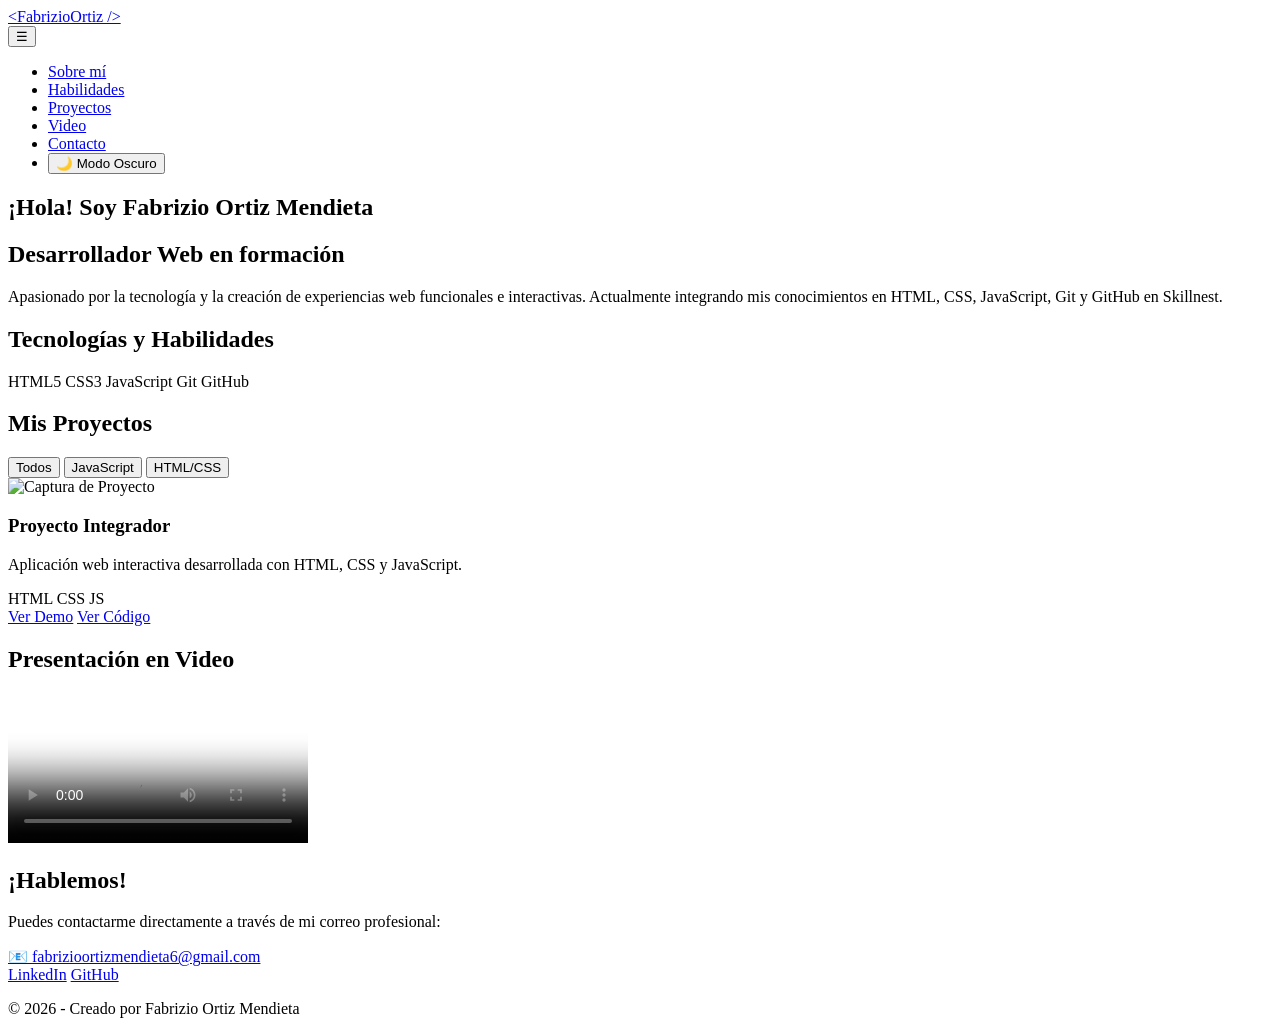
==== index.html @ 119531ce "s" ====
<!DOCTYPE html>
<html lang="es">
<head>
  <meta charset="UTF-8">
  <meta name="viewport" content="width=device-width, initial-scale=1.0">
  <title>Portafolio - Fabrizio Ortiz Mendieta</title>
  
  <!-- Hojas de estilo CSS -->
  <link rel="stylesheet" href="css/style.css">
  <link rel="stylesheet" href="css/componentes.css">
  <link rel="stylesheet" href="css/responsivo.css">
</head>
<body>

  <!-- Encabezado / Barra de Navegación -->
  <header>
    <nav class="navbar">
      <div class="logo">
        <a href="#">&lt;FabrizioOrtiz /&gt;</a>
      </div>
      <button class="nav-toggle" id="nav-toggle" aria-label="Abrir menú">
        &#9776;
      </button>
      <ul class="nav-menu" id="nav-menu">
        <li><a href="#sobre-mi">Sobre mí</a></li>
        <li><a href="#habilidades">Habilidades</a></li>
        <li><a href="#proyectos">Proyectos</a></li>
        <li><a href="#video-sec">Video</a></li>
        <li><a href="#contacto">Contacto</a></li>
        <li><button id="theme-toggle">🌙 Modo Oscuro</button></li>
      </ul>
    </nav>
  </header>

  <main>
    <!-- Presentación Personal -->
    <section id="sobre-mi" class="section">
      <div class="container">
        <h1>¡Hola! Soy <span class="highlight">Fabrizio Ortiz Mendieta</span></h1>
        <h2>Desarrollador Web en formación</h2>
        <p>
          Apasionado por la tecnología y la creación de experiencias web funcionales e interactivas. 
          Actualmente integrando mis conocimientos en HTML, CSS, JavaScript, Git y GitHub en Skillnest.
        </p>
      </div>
    </section>

    <!-- Tecnologías y Habilidades -->
    <section id="habilidades" class="section">
      <div class="container">
        <h2>Tecnologías y Habilidades</h2>
        <div class="skills-grid">
          <span class="skill-badge">HTML5</span>
          <span class="skill-badge">CSS3</span>
          <span class="skill-badge">JavaScript</span>
          <span class="skill-badge">Git</span>
          <span class="skill-badge">GitHub</span>
        </div>
      </div>
    </section>

    <!-- Proyectos -->
    <section id="proyectos" class="section">
      <div class="container">
        <h2>Mis Proyectos</h2>
        <div class="filter-buttons">
          <button class="filter-btn active" data-filter="all">Todos</button>
          <button class="filter-btn" data-filter="javascript">JavaScript</button>
          <button class="filter-btn" data-filter="html-css">HTML/CSS</button>
        </div>
        <div class="projects-grid">
          <article class="project-card" data-category="javascript">
            <img src="assets/img/proyecto1.jpg" alt="Captura de Proyecto">
            <h3>Proyecto Integrador</h3>
            <p>Aplicación web interactiva desarrollada con HTML, CSS y JavaScript.</p>
            <div class="tags">
              <span>HTML</span> <span>CSS</span> <span>JS</span>
            </div>
            <div class="card-links">
              <a href="https://fabrizio226.github.io/portafolio/" target="_blank">Ver Demo</a>
              <a href="https://github.com/Fabrizio226/portafolio" target="_blank">Ver Código</a>
            </div>
          </article>
        </div>
      </div>
    </section>

    <!-- Sección de Video -->
    <section id="video-sec" class="section">
      <div class="container">
        <h2>Presentación en Video</h2>
        <div class="video-container">
          <video controls poster="assets/img/video-poster.jpg">
            <source src="assets/video/presentacion.mp4" type="video/mp4">
            Tu navegador no soporta la reproducción de video.
          </video>
        </div>
      </div>
    </section>
  </main>

  <!-- Pie de página y Contacto -->
  <footer id="contacto">
    <div class="container">
      <h2>¡Hablemos!</h2>
      <p>Puedes contactarme directamente a través de mi correo profesional:</p>
      <a href="mailto:fabrizioortizmendieta6@gmail.com" class="contact-link">📧 fabrizioortizmendieta6@gmail.com</a>
      <div class="social-links">
        <a href="https://linkedin.com/in/tu-perfil" target="_blank" rel="noopener">LinkedIn</a>
        <a href="https://github.com/Fabrizio226" target="_blank" rel="noopener">GitHub</a>
      </div>
      <p class="copyright">&copy; 2026 - Creado por Fabrizio Ortiz Mendieta</p>
    </div>
  </footer>

  <!-- Scripts de JavaScript -->
  <script src="js/tema.js"></script>
  <script src="js/main.js"></script>
</body>
</html>
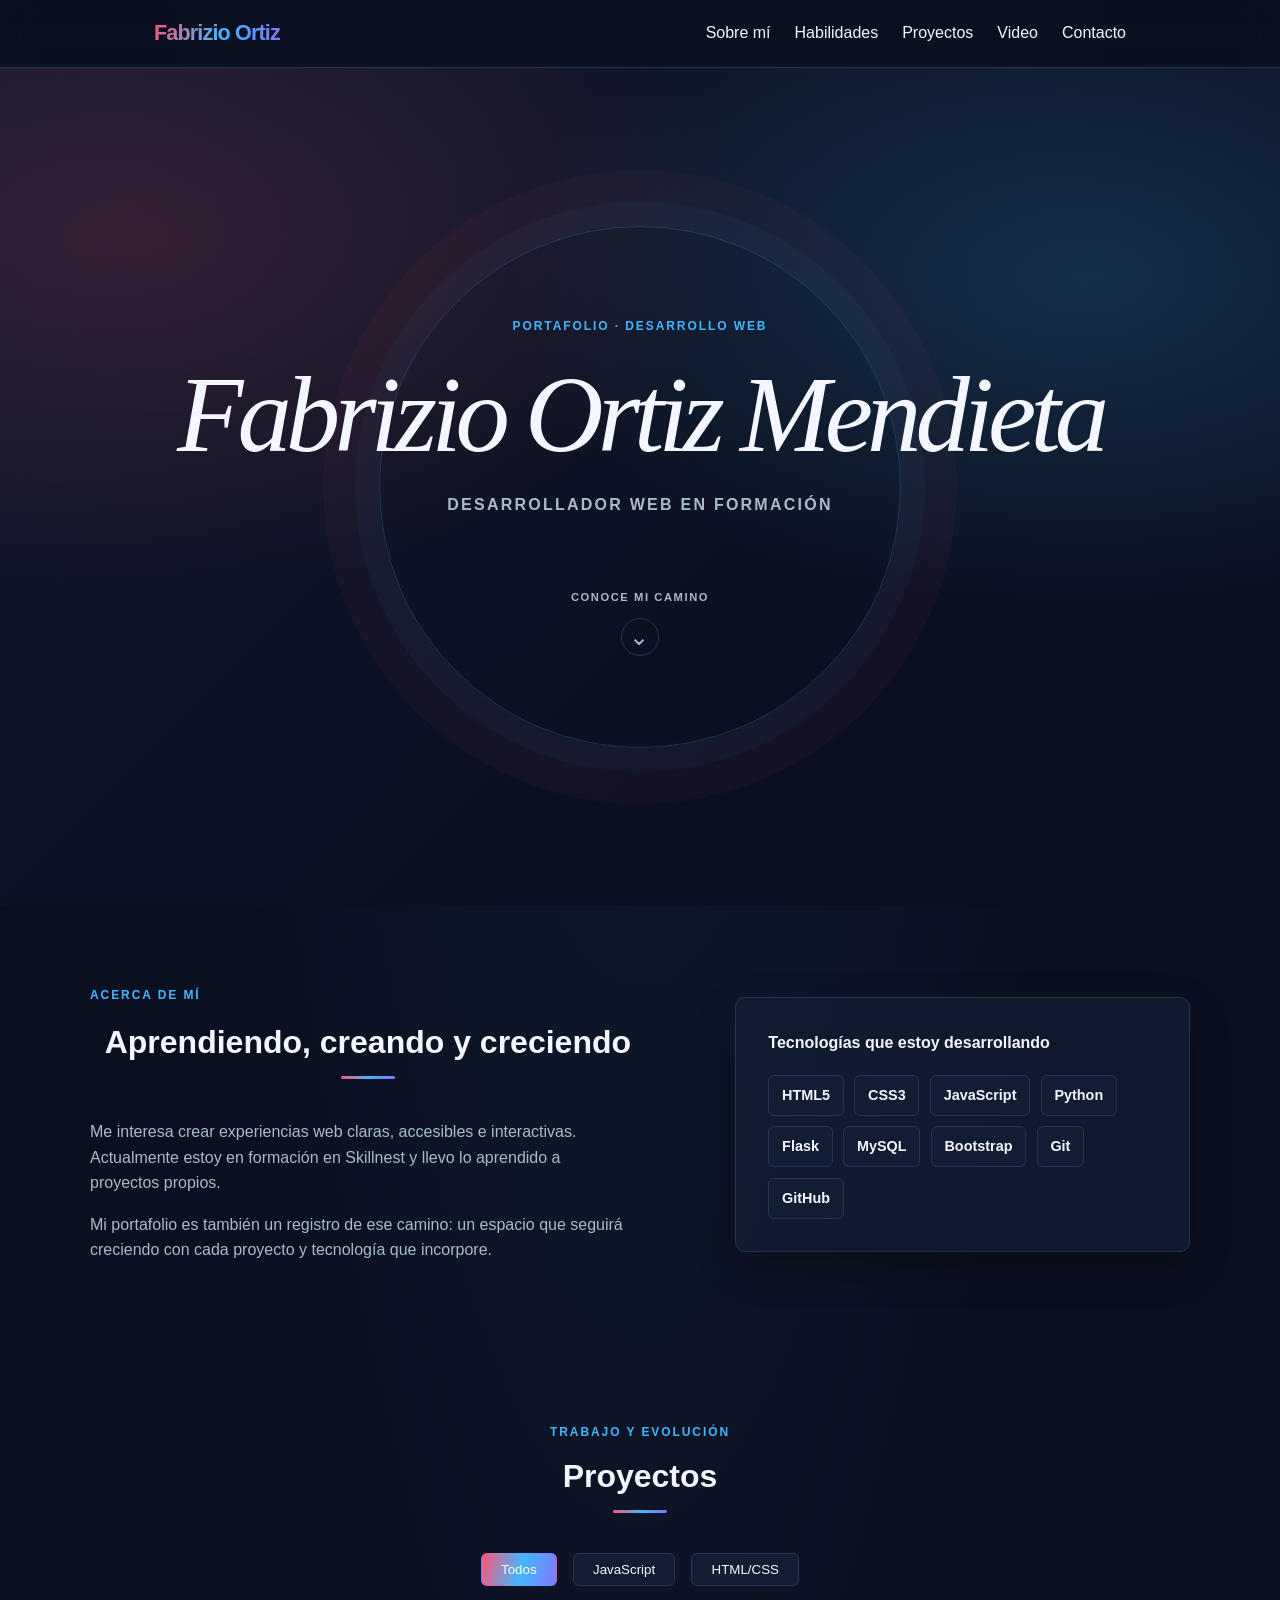
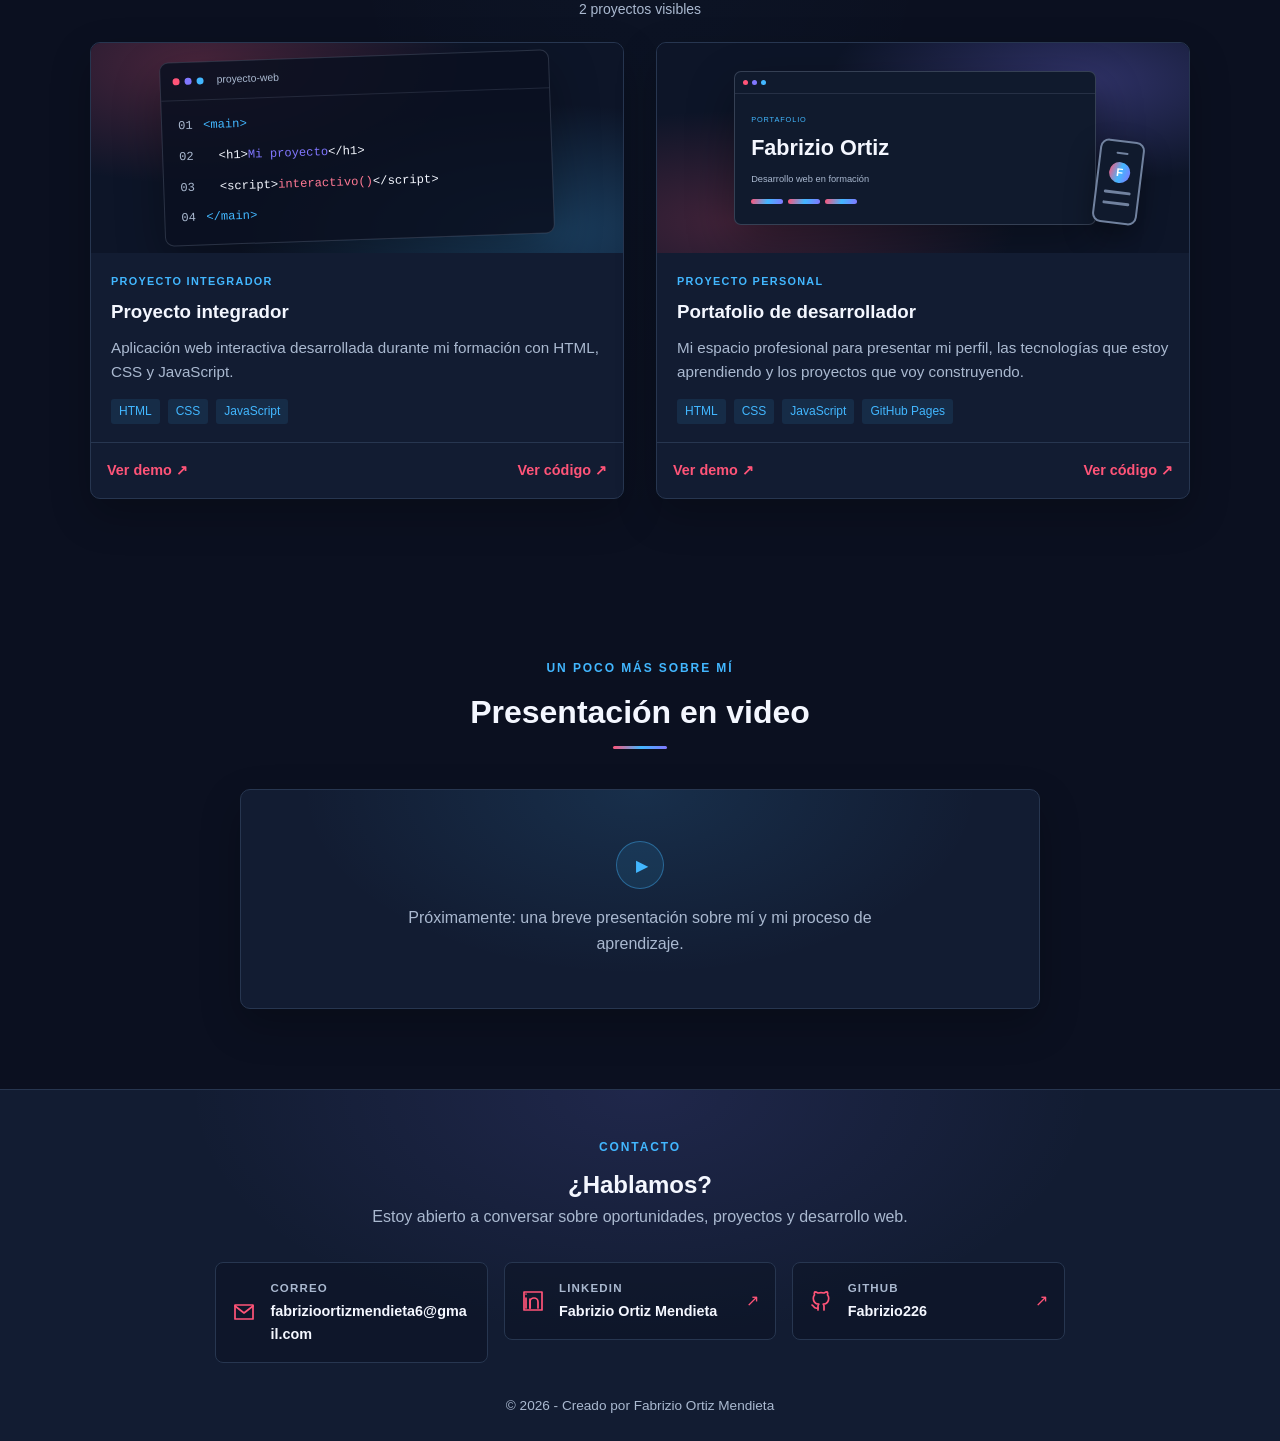
==== commit 44ccebf0: "version2" ====
--- a/index.html
+++ b/index.html
@@ -4,21 +4,24 @@
   <meta charset="UTF-8">
   <meta name="viewport" content="width=device-width, initial-scale=1.0">
   <title>Portafolio - Fabrizio Ortiz Mendieta</title>
+  <meta name="description" content="Portafolio de Fabrizio Ortiz Mendieta, desarrollador web en formación. Conoce sus habilidades y proyectos en HTML, CSS y JavaScript.">
+  <meta name="theme-color" content="#0b1020">
   
   <!-- Hojas de estilo CSS -->
   <link rel="stylesheet" href="css/style.css">
   <link rel="stylesheet" href="css/componentes.css">
   <link rel="stylesheet" href="css/responsivo.css">
 </head>
-<body>
+<body class="dark-theme">
+  <a class="skip-link" href="#contenido">Saltar al contenido</a>
 
   <!-- Encabezado / Barra de Navegación -->
   <header>
-    <nav class="navbar">
+    <nav class="navbar" aria-label="Navegación principal">
       <div class="logo">
-        <a href="#">&lt;FabrizioOrtiz /&gt;</a>
+        <a href="#sobre-mi">Fabrizio Ortiz</a>
       </div>
-      <button class="nav-toggle" id="nav-toggle" aria-label="Abrir menú">
+      <button class="nav-toggle" id="nav-toggle" aria-label="Abrir menú" aria-controls="nav-menu" aria-expanded="false">
         &#9776;
       </button>
       <ul class="nav-menu" id="nav-menu">
@@ -27,58 +30,114 @@
         <li><a href="#proyectos">Proyectos</a></li>
         <li><a href="#video-sec">Video</a></li>
         <li><a href="#contacto">Contacto</a></li>
-        <li><button id="theme-toggle">🌙 Modo Oscuro</button></li>
       </ul>
     </nav>
   </header>
 
-  <main>
+  <main id="contenido">
     <!-- Presentación Personal -->
-    <section id="sobre-mi" class="section">
+    <section id="sobre-mi" class="section" aria-labelledby="presentacion-titulo">
       <div class="container">
-        <h1>¡Hola! Soy <span class="highlight">Fabrizio Ortiz Mendieta</span></h1>
+        <p class="eyebrow">PORTAFOLIO · DESARROLLO WEB</p>
+        <h1 id="presentacion-titulo">Fabrizio Ortiz Mendieta</h1>
         <h2>Desarrollador Web en formación</h2>
-        <p>
-          Apasionado por la tecnología y la creación de experiencias web funcionales e interactivas. 
-          Actualmente integrando mis conocimientos en HTML, CSS, JavaScript, Git y GitHub en Skillnest.
-        </p>
+        <a class="hero-scroll" href="#habilidades" aria-label="Desplazarse a la sección Acerca de mí">
+          <span>Conoce mi camino</span>
+          <span class="hero-scroll-icon" aria-hidden="true">⌄</span>
+        </a>
       </div>
     </section>
 
     <!-- Tecnologías y Habilidades -->
-    <section id="habilidades" class="section">
+    <section id="habilidades" class="section" aria-labelledby="habilidades-titulo">
       <div class="container">
-        <h2>Tecnologías y Habilidades</h2>
-        <div class="skills-grid">
-          <span class="skill-badge">HTML5</span>
-          <span class="skill-badge">CSS3</span>
-          <span class="skill-badge">JavaScript</span>
-          <span class="skill-badge">Git</span>
-          <span class="skill-badge">GitHub</span>
+        <div class="about-grid">
+          <div class="about-copy">
+            <p class="eyebrow">ACERCA DE MÍ</p>
+            <h2 id="habilidades-titulo">Aprendiendo, creando y creciendo</h2>
+            <p>Me interesa crear experiencias web claras, accesibles e interactivas. Actualmente estoy en formación en Skillnest y llevo lo aprendido a proyectos propios.</p>
+            <p>Mi portafolio es también un registro de ese camino: un espacio que seguirá creciendo con cada proyecto y tecnología que incorpore.</p>
+          </div>
+          <div class="about-skills">
+            <h3>Tecnologías que estoy desarrollando</h3>
+            <ul class="skills-grid" aria-label="Tecnologías que estoy desarrollando">
+              <li class="skill-badge">HTML5</li>
+              <li class="skill-badge">CSS3</li>
+              <li class="skill-badge">JavaScript</li>
+              <li class="skill-badge">Python</li>
+              <li class="skill-badge">Flask</li>
+              <li class="skill-badge">MySQL</li>
+              <li class="skill-badge">Bootstrap</li>
+              <li class="skill-badge">Git</li>
+              <li class="skill-badge">GitHub</li>
+            </ul>
+          </div>
         </div>
       </div>
     </section>
 
     <!-- Proyectos -->
-    <section id="proyectos" class="section">
+    <section id="proyectos" class="section" aria-labelledby="proyectos-titulo">
       <div class="container">
-        <h2>Mis Proyectos</h2>
-        <div class="filter-buttons">
-          <button class="filter-btn active" data-filter="all">Todos</button>
-          <button class="filter-btn" data-filter="javascript">JavaScript</button>
-          <button class="filter-btn" data-filter="html-css">HTML/CSS</button>
+        <p class="eyebrow section-eyebrow">TRABAJO Y EVOLUCIÓN</p>
+        <h2 id="proyectos-titulo">Proyectos</h2>
+        <div class="filter-buttons" role="group" aria-label="Filtrar proyectos">
+          <button class="filter-btn active" type="button" data-filter="all" aria-pressed="true" aria-controls="projects-grid">Todos</button>
+          <button class="filter-btn" type="button" data-filter="javascript" aria-pressed="false" aria-controls="projects-grid">JavaScript</button>
+          <button class="filter-btn" type="button" data-filter="html-css" aria-pressed="false" aria-controls="projects-grid">HTML/CSS</button>
         </div>
-        <div class="projects-grid">
-          <article class="project-card" data-category="javascript">
-            <img src="assets/img/proyecto1.jpg" alt="Captura de Proyecto">
-            <h3>Proyecto Integrador</h3>
-            <p>Aplicación web interactiva desarrollada con HTML, CSS y JavaScript.</p>
-            <div class="tags">
-              <span>HTML</span> <span>CSS</span> <span>JS</span>
+        <p class="filter-status" id="filter-status" aria-live="polite"></p>
+        <div class="projects-grid" id="projects-grid">
+          <article class="project-card" data-category="javascript html-css">
+            <div class="project-visual" role="img" aria-label="Ilustración de una ventana de código para un proyecto web">
+              <div class="code-window" aria-hidden="true">
+                <div class="code-window-bar"><span></span><span></span><span></span><b>proyecto-web</b></div>
+                <div class="code-lines">
+                  <span><i>01</i><b>&lt;main&gt;</b></span>
+                  <span><i>02</i>&nbsp;&nbsp;&lt;h1&gt;<em>Mi proyecto</em>&lt;/h1&gt;</span>
+                  <span><i>03</i>&nbsp;&nbsp;&lt;script&gt;<strong>interactivo()</strong>&lt;/script&gt;</span>
+                  <span><i>04</i><b>&lt;/main&gt;</b></span>
+                </div>
+              </div>
+            </div>
+            <div class="project-content">
+              <p class="project-kicker">PROYECTO INTEGRADOR</p>
+              <h3>Proyecto integrador</h3>
+              <p>Aplicación web interactiva desarrollada durante mi formación con HTML, CSS y JavaScript.</p>
+              <ul class="tags" aria-label="Tecnologías utilizadas">
+                <li>HTML</li><li>CSS</li><li>JavaScript</li>
+              </ul>
             </div>
             <div class="card-links">
-              <a href="https://fabrizio226.github.io/portafolio/" target="_blank">Ver Demo</a>
-              <a href="https://github.com/Fabrizio226/portafolio" target="_blank">Ver Código</a>
+              <a href="https://fabrizio226.github.io/portafolio/" target="_blank" rel="noopener noreferrer">Ver demo <span aria-hidden="true">↗</span></a>
+              <a href="https://github.com/Fabrizio226/portafolio" target="_blank" rel="noopener noreferrer">Ver código <span aria-hidden="true">↗</span></a>
+            </div>
+          </article>
+
+          <article class="project-card" data-category="javascript html-css">
+            <div class="project-visual project-visual-portfolio" role="img" aria-label="Vista ilustrada de este portafolio en escritorio y móvil">
+              <div class="portfolio-preview" aria-hidden="true">
+                <div class="portfolio-preview-top"><span></span><span></span><span></span></div>
+                <div class="portfolio-preview-content">
+                  <i>PORTAFOLIO</i>
+                  <b>Fabrizio Ortiz</b>
+                  <span>Desarrollo web en formación</span>
+                  <div><em></em><em></em><em></em></div>
+                </div>
+              </div>
+              <div class="portfolio-phone" aria-hidden="true"><span></span><b>F</b><i></i><i></i></div>
+            </div>
+            <div class="project-content">
+              <p class="project-kicker">PROYECTO PERSONAL</p>
+              <h3>Portafolio de desarrollador</h3>
+              <p>Mi espacio profesional para presentar mi perfil, las tecnologías que estoy aprendiendo y los proyectos que voy construyendo.</p>
+              <ul class="tags" aria-label="Tecnologías utilizadas">
+                <li>HTML</li><li>CSS</li><li>JavaScript</li><li>GitHub Pages</li>
+              </ul>
+            </div>
+            <div class="card-links">
+              <a href="https://fabrizio226.github.io/Portafolio_Desarrollador_FullStack/" target="_blank" rel="noopener noreferrer">Ver demo <span aria-hidden="true">↗</span></a>
+              <a href="https://github.com/Fabrizio226/Portafolio_Desarrollador_FullStack" target="_blank" rel="noopener noreferrer">Ver código <span aria-hidden="true">↗</span></a>
             </div>
           </article>
         </div>
@@ -86,35 +145,51 @@
     </section>
 
     <!-- Sección de Video -->
-    <section id="video-sec" class="section">
+    <section id="video-sec" class="section" aria-labelledby="video-titulo">
       <div class="container">
-        <h2>Presentación en Video</h2>
-        <div class="video-container">
-          <video controls poster="assets/img/video-poster.jpg">
-            <source src="assets/video/presentacion.mp4" type="video/mp4">
-            Tu navegador no soporta la reproducción de video.
-          </video>
+        <p class="eyebrow section-eyebrow">UN POCO MÁS SOBRE MÍ</p>
+        <h2 id="video-titulo">Presentación en video</h2>
+        <div class="video-pending">
+          <span class="video-pending-icon" aria-hidden="true">▶</span>
+          <p>Próximamente: una breve presentación sobre mí y mi proceso de aprendizaje.</p>
         </div>
       </div>
     </section>
   </main>
 
   <!-- Pie de página y Contacto -->
-  <footer id="contacto">
+  <footer id="contacto" aria-labelledby="contacto-titulo">
     <div class="container">
-      <h2>¡Hablemos!</h2>
-      <p>Puedes contactarme directamente a través de mi correo profesional:</p>
-      <a href="mailto:fabrizioortizmendieta6@gmail.com" class="contact-link">📧 fabrizioortizmendieta6@gmail.com</a>
-      <div class="social-links">
-        <a href="https://linkedin.com/in/tu-perfil" target="_blank" rel="noopener">LinkedIn</a>
-        <a href="https://github.com/Fabrizio226" target="_blank" rel="noopener">GitHub</a>
-      </div>
+      <p class="eyebrow section-eyebrow">CONTACTO</p>
+      <h2 id="contacto-titulo">¿Hablamos?</h2>
+      <p>Estoy abierto a conversar sobre oportunidades, proyectos y desarrollo web.</p>
+      <ul class="contact-list" aria-label="Formas de contacto">
+        <li>
+          <a href="mailto:fabrizioortizmendieta6@gmail.com" class="contact-link">
+            <svg class="contact-icon" viewBox="0 0 24 24" aria-hidden="true"><path d="M3 5h18v14H3z"/><path d="m3 6 9 7 9-7"/></svg>
+            <span class="contact-details"><span class="contact-label">Correo</span><span class="contact-username">fabrizioortizmendieta6@gmail.com</span></span>
+          </a>
+        </li>
+        <li>
+          <a href="https://cl.linkedin.com/in/fabrizio-ortiz-mendieta-5995a53b9" target="_blank" rel="noopener noreferrer" class="contact-link">
+            <svg class="contact-icon" viewBox="0 0 24 24" aria-hidden="true"><path d="M5 9v10"/><path d="M5 5v.01"/><path d="M9 19v-6a4 4 0 0 1 8 0v6"/><path d="M9 10v9"/><path d="M3 3h18v18H3z"/></svg>
+            <span class="contact-details"><span class="contact-label">LinkedIn</span><span class="contact-username">Fabrizio Ortiz Mendieta</span></span>
+            <span class="contact-external" aria-hidden="true">↗</span>
+          </a>
+        </li>
+        <li>
+          <a href="https://github.com/Fabrizio226" target="_blank" rel="noopener noreferrer" class="contact-link">
+            <svg class="contact-icon" viewBox="0 0 24 24" aria-hidden="true"><path d="M9 19c-4.3 1.4-4.3-2.5-6-3"/><path d="M15 21v-3.5a3 3 0 0 0-.8-2.3c2.7-.3 5.5-1.3 5.5-6A4.7 4.7 0 0 0 18.5 6a4.3 4.3 0 0 0-.1-3S17.4 2.7 15 4a13 13 0 0 0-6 0C6.6 2.7 5.6 3 5.6 3A4.3 4.3 0 0 0 5.5 6 4.7 4.7 0 0 0 4.3 9.2c0 4.7 2.8 5.7 5.5 6A3 3 0 0 0 9 17.5V21"/></svg>
+            <span class="contact-details"><span class="contact-label">GitHub</span><span class="contact-username">Fabrizio226</span></span>
+            <span class="contact-external" aria-hidden="true">↗</span>
+          </a>
+        </li>
+      </ul>
       <p class="copyright">&copy; 2026 - Creado por Fabrizio Ortiz Mendieta</p>
     </div>
   </footer>
 
   <!-- Scripts de JavaScript -->
-  <script src="js/tema.js"></script>
   <script src="js/main.js"></script>
 </body>
 </html>
--- a/css/style.css
+++ b/css/style.css
@@ -0,0 +1,334 @@
+/* Variables Globales (Tema Claro y Oscuro) */
+:root {
+  --bg-color: #0b1020;
+  --text-color: #f4f7ff;
+  --card-bg: #121c32;
+  --primary-color: #ff5478;
+  --primary-hover: #ff7994;
+  --secondary-color: #aab9d0;
+  --border-color: #273650;
+  --accent-red: #ff5478;
+  --accent-blue: #42b7ff;
+  --accent-purple: #8177ff;
+  --accent-gradient: linear-gradient(105deg, var(--accent-red), var(--accent-blue) 52%, var(--accent-purple));
+  --shadow: 0 16px 40px rgba(0, 0, 0, 0.24);
+  --font-main: 'Segoe UI', Tahoma, Geneva, Verdana, sans-serif;
+  --transition: all 0.3s ease;
+}
+
+body.dark-theme {
+  --bg-color: #0b1020;
+  --text-color: #f4f7ff;
+  --card-bg: #121c32;
+  --primary-color: #ff5478;
+  --primary-hover: #ff7994;
+  --secondary-color: #aab9d0;
+  --border-color: #273650;
+  --shadow: 0 16px 40px rgba(0, 0, 0, 0.24);
+}
+
+/* Reset Global */
+* {
+  margin: 0;
+  padding: 0;
+  box-sizing: border-box;
+}
+
+html {
+  scroll-behavior: smooth;
+}
+
+body {
+  min-width: 320px;
+  font-family: var(--font-main);
+  background-color: var(--bg-color);
+  background-image: radial-gradient(ellipse at 50% -30%, rgba(66, 183, 255, 0.1), transparent 55%);
+  color: var(--text-color);
+  line-height: 1.6;
+  transition: var(--transition);
+}
+
+h1,
+h2,
+h3,
+h4 {
+  color: var(--text-color);
+}
+
+p {
+  color: inherit;
+}
+
+.skip-link {
+  position: fixed;
+  z-index: 2000;
+  top: 0.75rem;
+  left: 0.75rem;
+  padding: 0.65rem 1rem;
+  transform: translateY(-160%);
+  border-radius: 6px;
+  background: var(--accent-blue);
+  color: #08111f;
+  font-weight: 700;
+}
+
+.skip-link:focus {
+  transform: translateY(0);
+}
+
+#sobre-mi {
+  position: relative;
+  isolation: isolate;
+  overflow: hidden;
+  display: grid;
+  min-height: calc(100svh - 62px);
+  place-items: center;
+  padding: 4rem 0;
+  background:
+    radial-gradient(ellipse at 10% 20%, rgba(255, 84, 120, 0.16), transparent 38%),
+    radial-gradient(ellipse at 85% 25%, rgba(66, 183, 255, 0.18), transparent 38%),
+    linear-gradient(135deg, #10182b, #0b1020 70%);
+  color: var(--text-color);
+  text-align: center;
+}
+
+#sobre-mi::after {
+  content: '';
+  position: absolute;
+  z-index: -1;
+  top: 50%;
+  left: 50%;
+  width: clamp(260px, 42vw, 520px);
+  aspect-ratio: 1;
+  border: 1px solid rgba(66, 183, 255, 0.22);
+  border-radius: 50%;
+  box-shadow: 0 0 0 24px rgba(66, 183, 255, 0.035), 0 0 0 56px rgba(255, 84, 120, 0.035);
+  transform: translate(-50%, -50%);
+  pointer-events: none;
+}
+
+#sobre-mi .container {
+  position: relative;
+  z-index: 1;
+  max-width: 960px;
+}
+
+.eyebrow {
+  color: var(--accent-blue);
+  font-size: 0.75rem;
+  font-weight: 800;
+  letter-spacing: 0.16em;
+}
+
+#sobre-mi .eyebrow {
+  margin-bottom: 1.5rem;
+  color: var(--accent-blue);
+  animation: rise-in 0.65s ease both;
+}
+
+#sobre-mi h1 {
+  font-family: Georgia, 'Times New Roman', serif;
+  font-size: clamp(3rem, 9vw, 6.8rem);
+  font-style: italic;
+  font-weight: 500;
+  line-height: 1;
+  letter-spacing: -0.055em;
+  margin-bottom: 1.4rem;
+  animation: rise-in 0.65s 0.08s ease both;
+}
+
+#sobre-mi h2 {
+  color: var(--secondary-color);
+  font-size: clamp(0.8rem, 2vw, 1rem);
+  font-weight: 700;
+  letter-spacing: 0.14em;
+  margin-bottom: 0;
+  text-align: center;
+  text-transform: uppercase;
+  animation: rise-in 0.65s 0.16s ease both;
+}
+
+#sobre-mi h2::after {
+  display: none;
+}
+
+.hero-scroll {
+  display: inline-flex;
+  flex-direction: column;
+  align-items: center;
+  gap: 0.65rem;
+  margin-top: clamp(2.5rem, 8vh, 5rem);
+  color: var(--secondary-color);
+  font-size: 0.7rem;
+  font-weight: 700;
+  letter-spacing: 0.14em;
+  text-transform: uppercase;
+  animation: rise-in 0.65s 0.28s ease both;
+}
+
+.hero-scroll-icon {
+  display: grid;
+  width: 38px;
+  height: 38px;
+  place-items: center;
+  border: 1px solid var(--border-color);
+  border-radius: 50%;
+  font-size: 1.5rem;
+  font-weight: 400;
+  line-height: 1;
+  transition: var(--transition);
+}
+
+.hero-scroll:hover .hero-scroll-icon {
+  transform: translateY(4px);
+  background: var(--card-bg);
+}
+
+.section-eyebrow {
+  margin-bottom: 0.55rem;
+  text-align: center;
+}
+
+.about-grid {
+  display: grid;
+  grid-template-columns: minmax(0, 1.1fr) minmax(280px, 0.9fr);
+  align-items: center;
+  gap: clamp(2.5rem, 7vw, 6rem);
+}
+
+.about-copy .eyebrow {
+  margin-bottom: 0.75rem;
+  text-align: left;
+}
+
+.about-copy h2 {
+  margin-bottom: 1.5rem;
+  text-align: left;
+}
+
+.about-copy h2::after {
+  margin-left: 0;
+}
+
+.about-copy > p:not(.eyebrow) {
+  max-width: 540px;
+  margin-top: 1rem;
+  color: var(--secondary-color);
+}
+
+.about-skills {
+  padding: clamp(1.25rem, 3vw, 2rem);
+  border: 1px solid var(--border-color);
+  border-radius: 10px;
+  background: rgba(18, 28, 50, 0.72);
+  box-shadow: var(--shadow);
+}
+
+.about-skills h3 {
+  margin-bottom: 1.2rem;
+  font-size: 1rem;
+}
+
+.about-skills .skills-grid {
+  justify-content: flex-start;
+  gap: 0.65rem;
+}
+
+.about-skills .skill-badge {
+  padding: 0.5rem 0.8rem;
+  box-shadow: none;
+  font-size: 0.9rem;
+}
+
+a {
+  text-decoration: none;
+  color: inherit;
+}
+
+ul {
+  list-style: none;
+}
+
+/* Contenedores y Secciones */
+.container {
+  width: 90%;
+  max-width: 1100px;
+  margin: 0 auto;
+}
+
+.section {
+  padding: 5rem 0;
+}
+
+.section h2 {
+  font-size: 2rem;
+  margin-bottom: 2.5rem;
+  text-align: center;
+  position: relative;
+}
+
+.section h2::after {
+  content: '';
+  display: block;
+  width: 54px;
+  height: 3px;
+  background: var(--accent-gradient);
+  margin: 0.5rem auto 0;
+  border-radius: 2px;
+}
+
+.highlight {
+  color: var(--primary-color);
+  background: var(--accent-gradient);
+  background-clip: text;
+  -webkit-background-clip: text;
+  -webkit-text-fill-color: transparent;
+}
+
+::selection {
+  color: #fff;
+  background: var(--primary-color);
+}
+
+:focus-visible {
+  outline: 3px solid var(--accent-blue);
+  outline-offset: 4px;
+}
+
+@keyframes rise-in {
+  from {
+    opacity: 0;
+    transform: translateY(14px);
+  }
+  to {
+    opacity: 1;
+    transform: translateY(0);
+  }
+}
+
+@media (prefers-reduced-motion: reduce) {
+  *,
+  *::before,
+  *::after {
+    scroll-behavior: auto !important;
+    animation-duration: 0.01ms !important;
+    animation-iteration-count: 1 !important;
+    transition-duration: 0.01ms !important;
+  }
+}
+
+@media (max-width: 768px) {
+  #sobre-mi {
+    min-height: calc(88svh - 62px);
+    padding: 4rem 0;
+  }
+
+  #sobre-mi h1 {
+    font-size: clamp(2.8rem, 13vw, 4.5rem);
+  }
+
+  .about-grid {
+    grid-template-columns: 1fr;
+    gap: 2rem;
+  }
+}
--- a/css/componentes.css
+++ b/css/componentes.css
@@ -0,0 +1,560 @@
+/* Header y Navegación */
+header {
+  position: sticky;
+  top: 0;
+  background-color: rgba(11, 16, 32, 0.94);
+  backdrop-filter: blur(14px);
+  border-bottom: 1px solid var(--border-color);
+  z-index: 1000;
+  transition: var(--transition);
+}
+
+.navbar {
+  display: flex;
+  justify-content: space-between;
+  align-items: center;
+  padding: 1rem 5%;
+  max-width: 1100px;
+  margin: 0 auto;
+}
+
+.logo a {
+  font-size: 1.35rem;
+  font-weight: bold;
+  letter-spacing: -0.04em;
+  color: var(--primary-color);
+  background: var(--accent-gradient);
+  background-clip: text;
+  -webkit-background-clip: text;
+  -webkit-text-fill-color: transparent;
+}
+
+.nav-menu {
+  display: flex;
+  align-items: center;
+  gap: 1.5rem;
+}
+
+.nav-menu a:hover {
+  color: var(--primary-color);
+  transition: var(--transition);
+}
+
+.nav-toggle {
+  display: none;
+  border: 1px solid var(--border-color);
+  border-radius: 8px;
+  background: var(--card-bg);
+  color: var(--text-color);
+  padding: 0.35rem 0.65rem;
+  cursor: pointer;
+}
+
+.project-card[hidden] {
+  display: none;
+}
+
+/* Botones */
+.filter-buttons {
+  display: flex;
+  justify-content: center;
+  flex-wrap: wrap;
+  gap: 1rem;
+  margin-bottom: 0.75rem;
+}
+
+.filter-btn {
+  background-color: var(--card-bg);
+  border: 1px solid var(--border-color);
+  color: var(--text-color);
+  padding: 0.5rem 1.2rem;
+  border-radius: 6px;
+  cursor: pointer;
+  transition: var(--transition);
+}
+
+.filter-btn.active, .filter-btn:hover {
+  background: var(--accent-gradient);
+  color: #fff;
+  border-color: transparent;
+}
+
+.filter-status {
+  min-height: 1.5rem;
+  margin-bottom: 1.25rem;
+  color: var(--secondary-color);
+  font-size: 0.875rem;
+  text-align: center;
+}
+
+/* Habilidades (Badges) */
+.skills-grid {
+  display: flex;
+  flex-wrap: wrap;
+  justify-content: center;
+  gap: 1rem;
+  padding: 0;
+}
+
+.skill-badge {
+  list-style: none;
+  background-color: var(--card-bg);
+  border: 1px solid var(--border-color);
+  padding: 0.7rem 1.3rem;
+  border-radius: 6px;
+  font-weight: 600;
+  box-shadow: var(--shadow);
+  transition: var(--transition);
+}
+
+.skill-badge:hover {
+  transform: translateY(-4px);
+  border-color: var(--primary-color);
+  box-shadow: 0 12px 28px rgba(255, 84, 120, 0.12);
+}
+
+/* Tarjetas de Proyectos */
+.projects-grid {
+  display: grid;
+  grid-template-columns: repeat(auto-fit, minmax(280px, 1fr));
+  gap: 2rem;
+}
+
+.project-card {
+  display: flex;
+  flex-direction: column;
+  background-color: var(--card-bg);
+  border: 1px solid var(--border-color);
+  border-radius: 10px;
+  overflow: hidden;
+  box-shadow: var(--shadow);
+  transition: var(--transition);
+}
+
+.project-card:hover {
+  transform: translateY(-6px);
+  border-color: var(--primary-color);
+  box-shadow: var(--shadow), 0 0 0 1px rgba(255, 84, 120, 0.16);
+}
+
+.project-visual {
+  display: grid;
+  min-height: 210px;
+  place-items: center;
+  overflow: hidden;
+  background:
+    radial-gradient(ellipse at 20% 10%, rgba(255, 84, 120, 0.25), transparent 45%),
+    radial-gradient(ellipse at 85% 90%, rgba(66, 183, 255, 0.25), transparent 48%),
+    #0d1528;
+}
+
+.code-window {
+  width: min(84%, 390px);
+  overflow: hidden;
+  border: 1px solid rgba(170, 185, 208, 0.2);
+  border-radius: 9px;
+  background: rgba(11, 16, 32, 0.88);
+  box-shadow: 0 18px 48px rgba(0, 0, 0, 0.3);
+  transform: rotate(-2deg);
+  transition: var(--transition);
+}
+
+.project-card:hover .code-window {
+  transform: rotate(0) scale(1.025);
+}
+
+.code-window-bar {
+  display: flex;
+  align-items: center;
+  gap: 5px;
+  padding: 0.65rem 0.75rem;
+  border-bottom: 1px solid rgba(170, 185, 208, 0.14);
+}
+
+.code-window-bar > span {
+  width: 7px;
+  height: 7px;
+  border-radius: 50%;
+  background: var(--accent-red);
+}
+
+.code-window-bar > span:nth-child(2) {
+  background: var(--accent-purple);
+}
+
+.code-window-bar > span:nth-child(3) {
+  background: var(--accent-blue);
+}
+
+.code-window-bar b {
+  margin-left: 0.5rem;
+  color: var(--secondary-color);
+  font-size: 0.65rem;
+  font-weight: 500;
+}
+
+.code-lines {
+  display: grid;
+  gap: 0.7rem;
+  padding: 1rem;
+  color: var(--text-color);
+  font-family: Consolas, 'Courier New', monospace;
+  font-size: clamp(0.58rem, 1.5vw, 0.76rem);
+}
+
+.code-lines > span {
+  white-space: nowrap;
+}
+
+.code-lines i {
+  margin-right: 0.65rem;
+  color: var(--secondary-color);
+  font-style: normal;
+}
+
+.code-lines b {
+  color: var(--accent-blue);
+  font-weight: 500;
+}
+
+.code-lines em {
+  color: var(--accent-purple);
+  font-style: normal;
+}
+
+.code-lines strong {
+  color: var(--primary-hover);
+  font-weight: 500;
+}
+
+.project-visual-portfolio {
+  position: relative;
+  background:
+    radial-gradient(ellipse at 80% 18%, rgba(129, 119, 255, 0.3), transparent 42%),
+    radial-gradient(ellipse at 15% 85%, rgba(255, 84, 120, 0.22), transparent 44%),
+    #0d1528;
+}
+
+.portfolio-preview {
+  position: relative;
+  width: 68%;
+  overflow: hidden;
+  border: 1px solid rgba(170, 185, 208, 0.24);
+  border-radius: 7px;
+  background: #101a2d;
+  box-shadow: 0 18px 48px rgba(0, 0, 0, 0.32);
+  transform: translateX(-8px);
+  transition: var(--transition);
+}
+
+.project-card:hover .portfolio-preview {
+  transform: translateX(-13px) translateY(-3px);
+}
+
+.portfolio-preview-top {
+  display: flex;
+  gap: 4px;
+  padding: 0.5rem;
+  border-bottom: 1px solid rgba(170, 185, 208, 0.14);
+}
+
+.portfolio-preview-top span {
+  width: 5px;
+  height: 5px;
+  border-radius: 50%;
+  background: var(--accent-red);
+}
+
+.portfolio-preview-top span:nth-child(2) {
+  background: var(--accent-purple);
+}
+
+.portfolio-preview-top span:nth-child(3) {
+  background: var(--accent-blue);
+}
+
+.portfolio-preview-content {
+  display: grid;
+  gap: 0.35rem;
+  padding: 1.25rem 1rem;
+}
+
+.portfolio-preview-content > i {
+  color: var(--accent-blue);
+  font-size: 0.46rem;
+  font-style: normal;
+  letter-spacing: 0.12em;
+}
+
+.portfolio-preview-content > b {
+  color: var(--text-color);
+  font-size: clamp(0.9rem, 2.4vw, 1.35rem);
+}
+
+.portfolio-preview-content > span {
+  color: var(--secondary-color);
+  font-size: 0.58rem;
+}
+
+.portfolio-preview-content > div {
+  display: flex;
+  gap: 0.3rem;
+  margin-top: 0.45rem;
+}
+
+.portfolio-preview-content em {
+  width: 32px;
+  height: 5px;
+  border-radius: 4px;
+  background: var(--accent-gradient);
+}
+
+.portfolio-phone {
+  position: absolute;
+  right: 9%;
+  bottom: 14%;
+  display: flex;
+  width: 45px;
+  height: 84px;
+  flex-direction: column;
+  align-items: center;
+  gap: 8px;
+  padding: 10px 5px;
+  border: 2px solid #71829f;
+  border-radius: 9px;
+  background: #101a2d;
+  box-shadow: 0 12px 28px rgba(0, 0, 0, 0.35);
+  transform: rotate(7deg);
+  transition: var(--transition);
+}
+
+.project-card:hover .portfolio-phone {
+  transform: rotate(2deg) translateY(-4px);
+}
+
+.portfolio-phone > span {
+  width: 12px;
+  height: 2px;
+  border-radius: 2px;
+  background: #71829f;
+}
+
+.portfolio-phone b {
+  display: grid;
+  width: 21px;
+  height: 21px;
+  place-items: center;
+  border-radius: 50%;
+  background: var(--accent-gradient);
+  color: white;
+  font-size: 0.7rem;
+}
+
+.portfolio-phone i {
+  width: 27px;
+  height: 3px;
+  border-radius: 3px;
+  background: #71829f;
+}
+
+.project-content {
+  flex: 1;
+  padding: 1.25rem 1.25rem 0;
+}
+
+.project-kicker {
+  margin-bottom: 0.4rem;
+  color: var(--accent-blue);
+  font-size: 0.68rem;
+  font-weight: 800;
+  letter-spacing: 0.12em;
+}
+
+.project-content h3 {
+  padding: 0;
+  margin-bottom: 0.55rem;
+}
+
+.project-content > p:not(.project-kicker) {
+  padding: 0;
+  color: var(--secondary-color);
+  font-size: 0.95rem;
+}
+
+.project-card .tags {
+  display: flex;
+  flex-wrap: wrap;
+  gap: 0.5rem;
+  padding: 0.9rem 0 1.1rem;
+}
+
+.project-card .tags li {
+  list-style: none;
+  font-size: 0.75rem;
+  color: var(--accent-blue);
+  background-color: rgba(66, 183, 255, 0.1);
+  padding: 0.2rem 0.5rem;
+  border-radius: 3px;
+}
+
+.card-links {
+  margin-top: auto;
+  display: flex;
+  justify-content: space-between;
+  padding: 1rem;
+  border-top: 1px solid var(--border-color);
+}
+
+.card-links a {
+  font-size: 0.9rem;
+  font-weight: bold;
+  color: var(--primary-color);
+  transition: var(--transition);
+}
+
+.card-links a:hover {
+  color: var(--accent-blue);
+}
+
+/* Video */
+.video-pending {
+  max-width: 800px;
+  margin: 0 auto;
+  display: grid;
+  min-height: 220px;
+  justify-items: center;
+  align-content: center;
+  gap: 1rem;
+  padding: 2rem;
+  border: 1px solid var(--border-color);
+  border-radius: 10px;
+  background:
+    radial-gradient(ellipse at 50% 0, rgba(66, 183, 255, 0.12), transparent 60%),
+    var(--card-bg);
+  overflow: hidden;
+  box-shadow: var(--shadow);
+  text-align: center;
+}
+
+.video-pending p {
+  max-width: 480px;
+  color: var(--secondary-color);
+}
+
+.video-pending-icon {
+  display: grid;
+  width: 48px;
+  height: 48px;
+  place-items: center;
+  padding-left: 3px;
+  border: 1px solid rgba(66, 183, 255, 0.4);
+  border-radius: 50%;
+  background: rgba(66, 183, 255, 0.1);
+  color: var(--accent-blue);
+}
+
+/* Footer */
+footer {
+  background:
+    radial-gradient(ellipse at 50% 0, rgba(129, 119, 255, 0.12), transparent 50%),
+    var(--card-bg);
+  border-top: 1px solid var(--border-color);
+  padding: 3rem 0 1.5rem;
+  text-align: center;
+}
+
+footer .container > p:not(.eyebrow):not(.copyright) {
+  color: var(--secondary-color);
+}
+
+.contact-link {
+  display: flex;
+  min-width: 0;
+  align-items: center;
+  gap: 0.9rem;
+  padding: 1rem;
+  border: 1px solid var(--border-color);
+  border-radius: 8px;
+  background: rgba(11, 16, 32, 0.45);
+  color: var(--text-color);
+  text-align: left;
+  transition: var(--transition);
+}
+
+.contact-link:hover {
+  transform: translateY(-3px);
+  border-color: var(--primary-color);
+  background: rgba(255, 84, 120, 0.07);
+}
+
+.contact-icon {
+  width: 24px;
+  height: 24px;
+  flex: 0 0 24px;
+  fill: none;
+  stroke: var(--primary-color);
+  stroke-linecap: round;
+  stroke-linejoin: round;
+  stroke-width: 1.7;
+}
+
+.contact-details {
+  display: grid;
+  min-width: 0;
+  gap: 0.15rem;
+}
+
+.contact-label {
+  color: var(--secondary-color);
+  font-size: 0.72rem;
+  font-weight: 700;
+  letter-spacing: 0.1em;
+  text-transform: uppercase;
+}
+
+.contact-username {
+  overflow-wrap: anywhere;
+  color: var(--text-color);
+  font-size: 0.9rem;
+  font-weight: 600;
+}
+
+.contact-external {
+  margin-left: auto;
+  color: var(--primary-color);
+  font-size: 1rem;
+}
+
+.contact-list {
+  display: grid;
+  max-width: 850px;
+  grid-template-columns: repeat(3, minmax(0, 1fr));
+  justify-content: center;
+  gap: 1rem;
+  margin: 2rem auto;
+  padding: 0;
+}
+
+.contact-list li {
+  list-style: none;
+}
+
+.copyright {
+  font-size: 0.85rem;
+  color: var(--secondary-color);
+}
+
+@media (max-width: 768px) {
+  .navbar {
+    position: relative;
+  }
+
+  .project-visual {
+    min-height: 190px;
+  }
+
+  .contact-list {
+    max-width: 480px;
+    grid-template-columns: 1fr;
+  }
+}
--- a/css/responsivo.css
+++ b/css/responsivo.css
@@ -0,0 +1,61 @@
+/* Estilos para Pantallas Pequeñas y Móviles */
+@media (max-width: 768px) {
+  .nav-toggle {
+    display: block;
+  }
+
+  .nav-menu {
+    display: none;
+    flex-direction: column;
+    position: absolute;
+    top: 100%;
+    left: 0;
+    width: 100%;
+    background-color: var(--bg-color);
+    border-bottom: 1px solid var(--border-color);
+    padding: 1.5rem 0;
+    gap: 1.2rem;
+    box-shadow: var(--shadow);
+  }
+
+  .nav-menu.active {
+    display: flex;
+  }
+
+  .section h2 {
+    font-size: 1.75rem;
+  }
+
+  #sobre-mi h1 {
+    font-size: clamp(2.8rem, 13vw, 4.5rem);
+  }
+
+  #sobre-mi h2 {
+    font-size: 0.8rem;
+  }
+
+  #sobre-mi::after {
+    left: 50%;
+    right: auto;
+    opacity: 0.55;
+  }
+
+  .filter-buttons {
+    flex-wrap: wrap;
+  }
+
+  .projects-grid {
+    grid-template-columns: 1fr;
+  }
+
+  .nav-menu {
+    background-color: rgba(11, 16, 32, 0.98);
+  }
+}
+
+/* Estilos para Tablets */
+@media (min-width: 769px) and (max-width: 1024px) {
+  .projects-grid {
+    grid-template-columns: repeat(2, 1fr);
+  }
+}
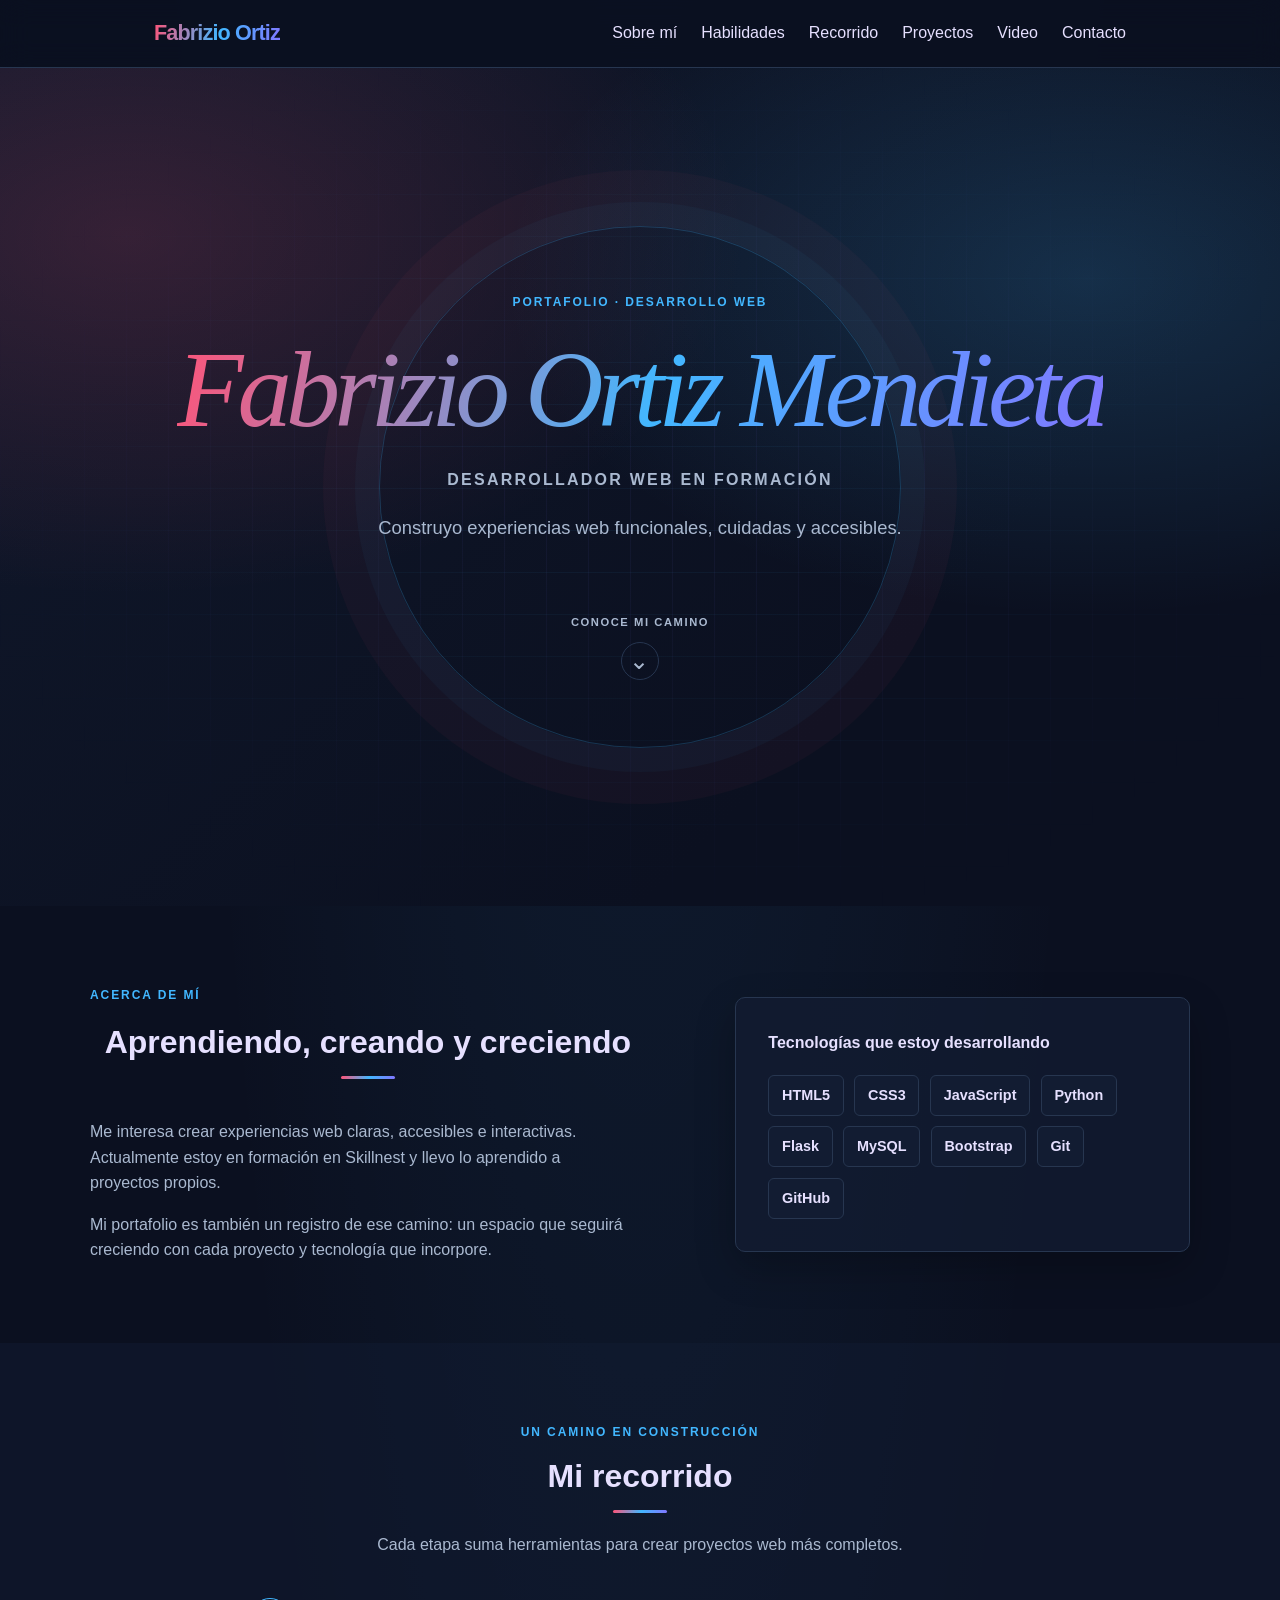
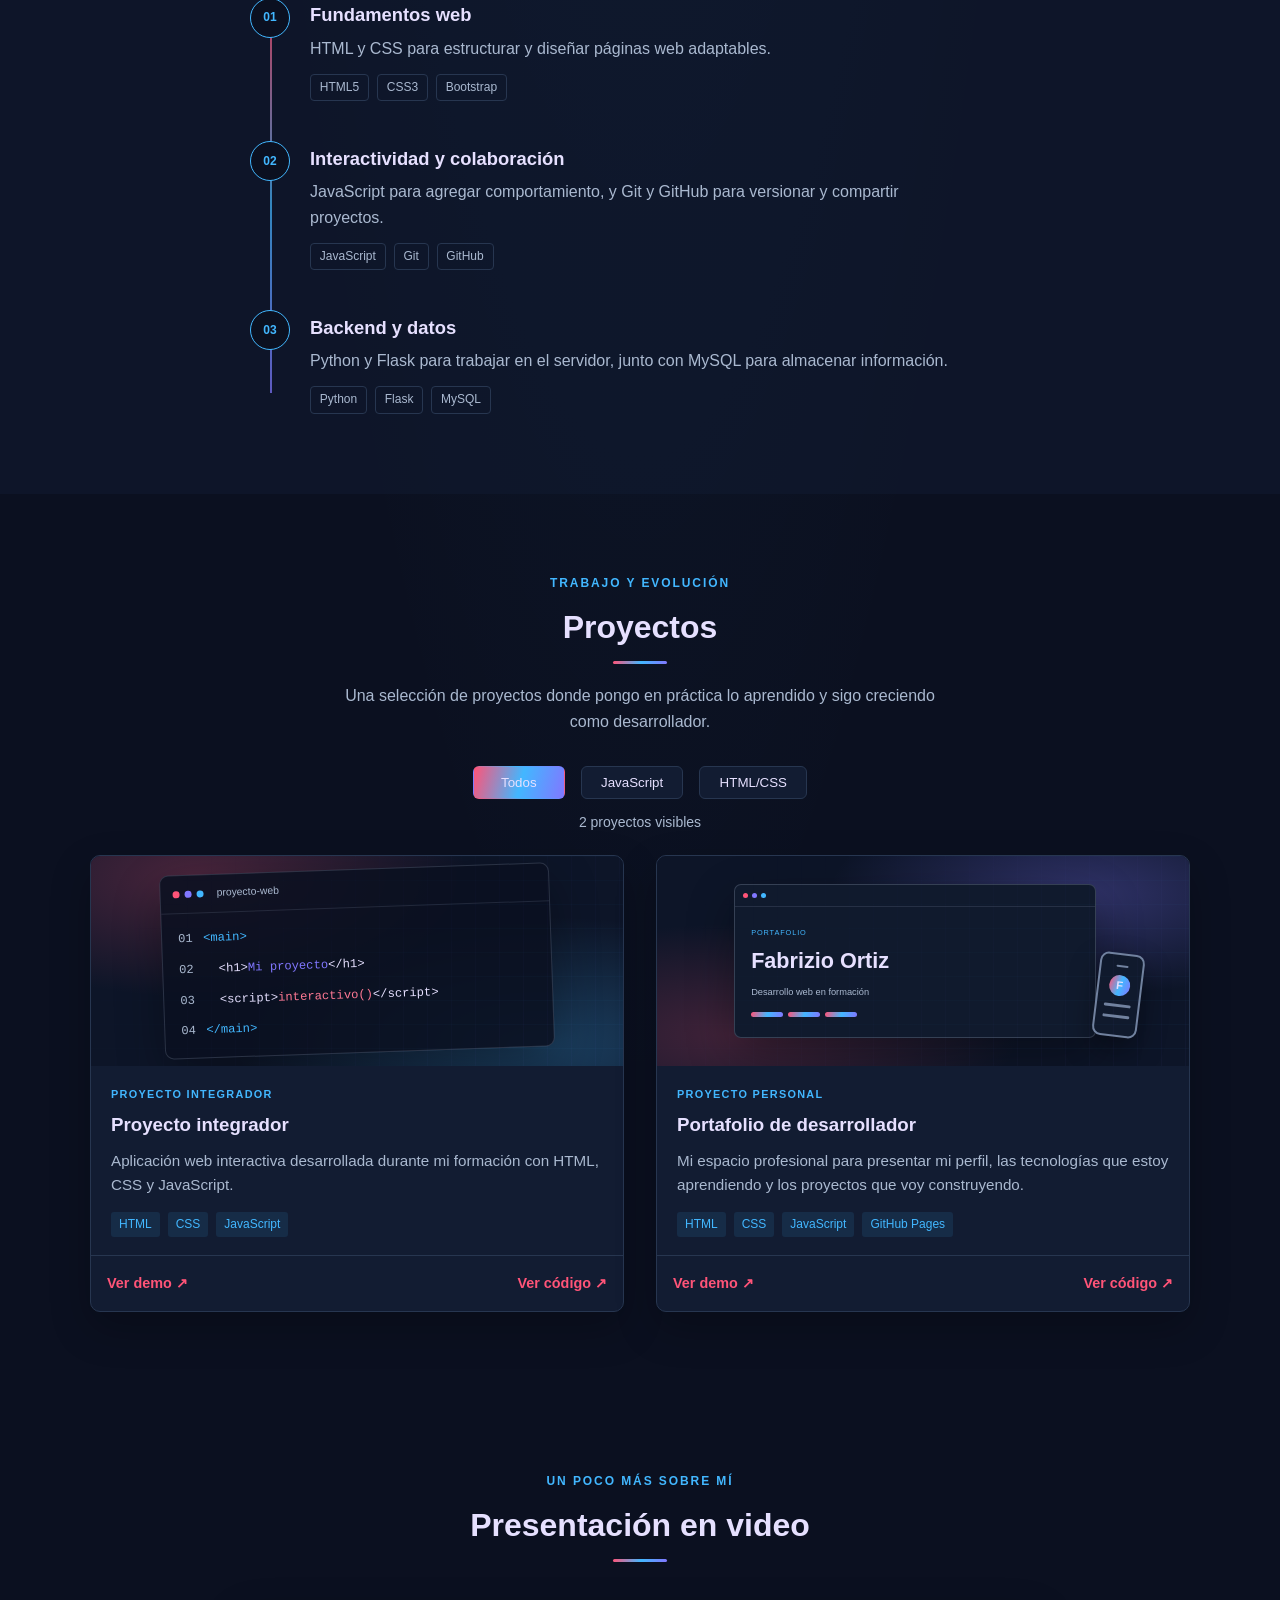
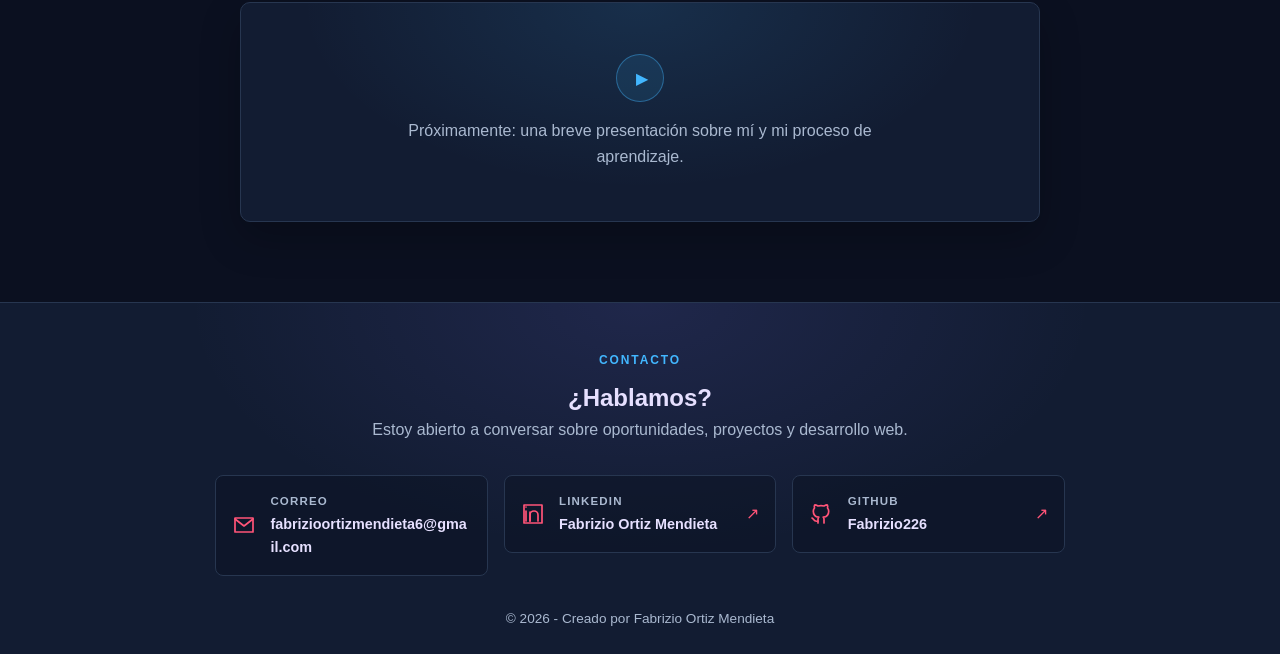
==== commit fc35c301: "ver2.1" ====
--- a/index.html
+++ b/index.html
@@ -27,6 +27,7 @@
       <ul class="nav-menu" id="nav-menu">
         <li><a href="#sobre-mi">Sobre mí</a></li>
         <li><a href="#habilidades">Habilidades</a></li>
+        <li><a href="#aprendizaje">Recorrido</a></li>
         <li><a href="#proyectos">Proyectos</a></li>
         <li><a href="#video-sec">Video</a></li>
         <li><a href="#contacto">Contacto</a></li>
@@ -39,8 +40,9 @@
     <section id="sobre-mi" class="section" aria-labelledby="presentacion-titulo">
       <div class="container">
         <p class="eyebrow">PORTAFOLIO · DESARROLLO WEB</p>
-        <h1 id="presentacion-titulo">Fabrizio Ortiz Mendieta</h1>
+        <h1 id="presentacion-titulo"><span class="highlight">Fabrizio Ortiz Mendieta</span></h1>
         <h2>Desarrollador Web en formación</h2>
+        <p class="hero-intro">Construyo experiencias web funcionales, cuidadas y accesibles.</p>
         <a class="hero-scroll" href="#habilidades" aria-label="Desplazarse a la sección Acerca de mí">
           <span>Conoce mi camino</span>
           <span class="hero-scroll-icon" aria-hidden="true">⌄</span>
@@ -76,11 +78,52 @@
       </div>
     </section>
 
+    <section id="aprendizaje" class="section learning-section" aria-labelledby="aprendizaje-titulo">
+      <div class="container">
+        <p class="eyebrow section-eyebrow">UN CAMINO EN CONSTRUCCIÓN</p>
+        <h2 id="aprendizaje-titulo">Mi recorrido</h2>
+        <p class="learning-intro">Cada etapa suma herramientas para crear proyectos web más completos.</p>
+        <ol class="learning-timeline">
+          <li class="learning-step">
+            <span class="learning-marker" aria-hidden="true">01</span>
+            <div>
+              <h3>Fundamentos web</h3>
+              <p>HTML y CSS para estructurar y diseñar páginas web adaptables.</p>
+              <ul class="tags" aria-label="Tecnologías de esta etapa">
+                <li>HTML5</li><li>CSS3</li><li>Bootstrap</li>
+              </ul>
+            </div>
+          </li>
+          <li class="learning-step">
+            <span class="learning-marker" aria-hidden="true">02</span>
+            <div>
+              <h3>Interactividad y colaboración</h3>
+              <p>JavaScript para agregar comportamiento, y Git y GitHub para versionar y compartir proyectos.</p>
+              <ul class="tags" aria-label="Tecnologías de esta etapa">
+                <li>JavaScript</li><li>Git</li><li>GitHub</li>
+              </ul>
+            </div>
+          </li>
+          <li class="learning-step">
+            <span class="learning-marker" aria-hidden="true">03</span>
+            <div>
+              <h3>Backend y datos</h3>
+              <p>Python y Flask para trabajar en el servidor, junto con MySQL para almacenar información.</p>
+              <ul class="tags" aria-label="Tecnologías de esta etapa">
+                <li>Python</li><li>Flask</li><li>MySQL</li>
+              </ul>
+            </div>
+          </li>
+        </ol>
+      </div>
+    </section>
+
     <!-- Proyectos -->
     <section id="proyectos" class="section" aria-labelledby="proyectos-titulo">
       <div class="container">
         <p class="eyebrow section-eyebrow">TRABAJO Y EVOLUCIÓN</p>
         <h2 id="proyectos-titulo">Proyectos</h2>
+        <p class="projects-intro">Una selección de proyectos donde pongo en práctica lo aprendido y sigo creciendo como desarrollador.</p>
         <div class="filter-buttons" role="group" aria-label="Filtrar proyectos">
           <button class="filter-btn active" type="button" data-filter="all" aria-pressed="true" aria-controls="projects-grid">Todos</button>
           <button class="filter-btn" type="button" data-filter="javascript" aria-pressed="false" aria-controls="projects-grid">JavaScript</button>
--- a/css/style.css
+++ b/css/style.css
@@ -1,7 +1,7 @@
 /* Variables Globales (Tema Claro y Oscuro) */
 :root {
   --bg-color: #0b1020;
-  --text-color: #f4f7ff;
+  --text-color: #e6e0ff;
   --card-bg: #121c32;
   --primary-color: #ff5478;
   --primary-hover: #ff7994;
@@ -18,7 +18,7 @@
 
 body.dark-theme {
   --bg-color: #0b1020;
-  --text-color: #f4f7ff;
+  --text-color: #e6e0ff;
   --card-bg: #121c32;
   --primary-color: #ff5478;
   --primary-hover: #ff7994;
@@ -90,6 +90,20 @@
     linear-gradient(135deg, #10182b, #0b1020 70%);
   color: var(--text-color);
   text-align: center;
+}
+
+#sobre-mi::before {
+  content: '';
+  position: absolute;
+  z-index: -1;
+  inset: 0;
+  background-image:
+    linear-gradient(rgba(66, 183, 255, 0.055) 1px, transparent 1px),
+    linear-gradient(90deg, rgba(129, 119, 255, 0.055) 1px, transparent 1px);
+  background-size: 42px 42px;
+  mask-image: radial-gradient(ellipse at center, #000 15%, transparent 78%);
+  animation: grid-drift 24s linear infinite;
+  pointer-events: none;
 }
 
 #sobre-mi::after {
@@ -107,6 +121,12 @@
   pointer-events: none;
 }
 
+@keyframes grid-drift {
+  to {
+    background-position: 42px 42px;
+  }
+}
+
 #sobre-mi .container {
   position: relative;
   z-index: 1;
@@ -152,6 +172,13 @@
   display: none;
 }
 
+.hero-intro {
+  max-width: 34rem;
+  margin: 1.25rem auto 0;
+  color: var(--secondary-color);
+  font-size: clamp(1rem, 2.2vw, 1.15rem);
+}
+
 .hero-scroll {
   display: inline-flex;
   flex-direction: column;
@@ -182,10 +209,18 @@
 .hero-scroll:hover .hero-scroll-icon {
   transform: translateY(4px);
   background: var(--card-bg);
+  box-shadow: 0 0 18px rgba(66, 183, 255, 0.2);
 }
 
 .section-eyebrow {
   margin-bottom: 0.55rem;
+  text-align: center;
+}
+
+.projects-intro {
+  max-width: 620px;
+  margin: -1.3rem auto 2rem;
+  color: var(--secondary-color);
   text-align: center;
 }
 
@@ -238,6 +273,97 @@
   padding: 0.5rem 0.8rem;
   box-shadow: none;
   font-size: 0.9rem;
+}
+
+.learning-section {
+  background: rgba(18, 28, 50, 0.48);
+}
+
+.learning-intro {
+  max-width: 620px;
+  margin: -1.3rem auto 2.5rem;
+  color: var(--secondary-color);
+  text-align: center;
+}
+
+.learning-timeline {
+  position: relative;
+  display: grid;
+  max-width: 780px;
+  gap: 0;
+  margin: 0 auto;
+  padding: 0;
+  list-style: none;
+}
+
+.learning-timeline::before {
+  content: '';
+  position: absolute;
+  top: 1.3rem;
+  bottom: 1.3rem;
+  left: 1.25rem;
+  width: 2px;
+  background: linear-gradient(var(--accent-red), var(--accent-blue), var(--accent-purple));
+  opacity: 0.7;
+}
+
+.learning-step {
+  position: relative;
+  display: grid;
+  grid-template-columns: 2.5rem minmax(0, 1fr);
+  gap: 1.25rem;
+  padding: 0 0 2.5rem;
+}
+
+.learning-step:last-child {
+  padding-bottom: 0;
+}
+
+.learning-marker {
+  position: relative;
+  z-index: 1;
+  display: grid;
+  width: 2.5rem;
+  height: 2.5rem;
+  place-items: center;
+  border: 1px solid var(--accent-blue);
+  border-radius: 50%;
+  background: var(--bg-color);
+  color: var(--accent-blue);
+  font-size: 0.75rem;
+  font-weight: 800;
+  transition: var(--transition);
+}
+
+.learning-step:hover .learning-marker {
+  transform: scale(1.08);
+  box-shadow: 0 0 18px rgba(66, 183, 255, 0.2);
+}
+
+.learning-step h3 {
+  margin: 0.15rem 0 0.4rem;
+  font-size: 1.15rem;
+}
+
+.learning-step p {
+  max-width: 650px;
+  color: var(--secondary-color);
+}
+
+.learning-step .tags {
+  display: flex;
+  flex-wrap: wrap;
+  gap: 0.5rem;
+  margin-top: 0.75rem;
+  padding: 0;
+}
+
+.learning-step .tags li {
+  padding: 0.2rem 0.55rem;
+  border: 1px solid var(--border-color);
+  border-radius: 4px;
+  color: var(--secondary-color);
+  font-size: 0.75rem;
 }
 
 a {
@@ -315,6 +441,10 @@
     animation-iteration-count: 1 !important;
     transition-duration: 0.01ms !important;
   }
+
+  #sobre-mi::before {
+    animation: none;
+  }
 }
 
 @media (max-width: 768px) {
--- a/css/componentes.css
+++ b/css/componentes.css
@@ -70,13 +70,22 @@
   padding: 0.5rem 1.2rem;
   border-radius: 6px;
   cursor: pointer;
-  transition: var(--transition);
+  transition: transform 0.22s ease, box-shadow 0.22s ease, border-color 0.22s ease, background-color 0.22s ease;
+}
+
+.filter-btn:hover {
+  transform: translateY(-2px);
+  box-shadow: 0 0 18px rgba(66, 183, 255, 0.15);
 }
 
 .filter-btn.active, .filter-btn:hover {
   background: var(--accent-gradient);
-  color: #fff;
+  color: var(--text-color);
   border-color: transparent;
+}
+
+.filter-btn {
+  min-width: 92px;
 }
 
 .filter-status {
@@ -104,13 +113,13 @@
   border-radius: 6px;
   font-weight: 600;
   box-shadow: var(--shadow);
-  transition: var(--transition);
+  transition: transform 0.22s ease, border-color 0.22s ease, box-shadow 0.22s ease;
 }
 
 .skill-badge:hover {
-  transform: translateY(-4px);
+  transform: translateY(-4px) scale(1.03);
   border-color: var(--primary-color);
-  box-shadow: 0 12px 28px rgba(255, 84, 120, 0.12);
+  box-shadow: 0 0 18px rgba(255, 84, 120, 0.18);
 }
 
 /* Tarjetas de Proyectos */
@@ -131,13 +140,35 @@
   transition: var(--transition);
 }
 
+.project-card {
+  position: relative;
+}
+
+.project-card::before {
+  content: '';
+  position: absolute;
+  z-index: 1;
+  top: 0;
+  left: 0;
+  width: 0;
+  height: 2px;
+  background: var(--accent-gradient);
+  transition: width 0.35s ease;
+}
+
 .project-card:hover {
-  transform: translateY(-6px);
+  transform: translateY(-7px);
   border-color: var(--primary-color);
-  box-shadow: var(--shadow), 0 0 0 1px rgba(255, 84, 120, 0.16);
+  box-shadow: var(--shadow), 0 0 22px rgba(255, 84, 120, 0.12), 0 0 26px rgba(66, 183, 255, 0.08);
+}
+
+.project-card:hover::before,
+.project-card:focus-within::before {
+  width: 100%;
 }
 
 .project-visual {
+  position: relative;
   display: grid;
   min-height: 210px;
   place-items: center;
@@ -146,6 +177,24 @@
     radial-gradient(ellipse at 20% 10%, rgba(255, 84, 120, 0.25), transparent 45%),
     radial-gradient(ellipse at 85% 90%, rgba(66, 183, 255, 0.25), transparent 48%),
     #0d1528;
+}
+
+.project-visual::after {
+  content: '';
+  position: absolute;
+  inset: 0;
+  background-image:
+    linear-gradient(rgba(66, 183, 255, 0.07) 1px, transparent 1px),
+    linear-gradient(90deg, rgba(129, 119, 255, 0.07) 1px, transparent 1px);
+  background-size: 24px 24px;
+  mask-image: linear-gradient(135deg, transparent 8%, #000 100%);
+  opacity: 0.5;
+  pointer-events: none;
+  transition: opacity 0.3s ease;
+}
+
+.project-card:hover .project-visual::after {
+  opacity: 0.9;
 }
 
 .code-window {
@@ -346,7 +395,7 @@
   place-items: center;
   border-radius: 50%;
   background: var(--accent-gradient);
-  color: white;
+  color: var(--text-color);
   font-size: 0.7rem;
 }
 
@@ -485,6 +534,7 @@
   transform: translateY(-3px);
   border-color: var(--primary-color);
   background: rgba(255, 84, 120, 0.07);
+  box-shadow: 0 0 18px rgba(255, 84, 120, 0.1);
 }
 
 .contact-icon {
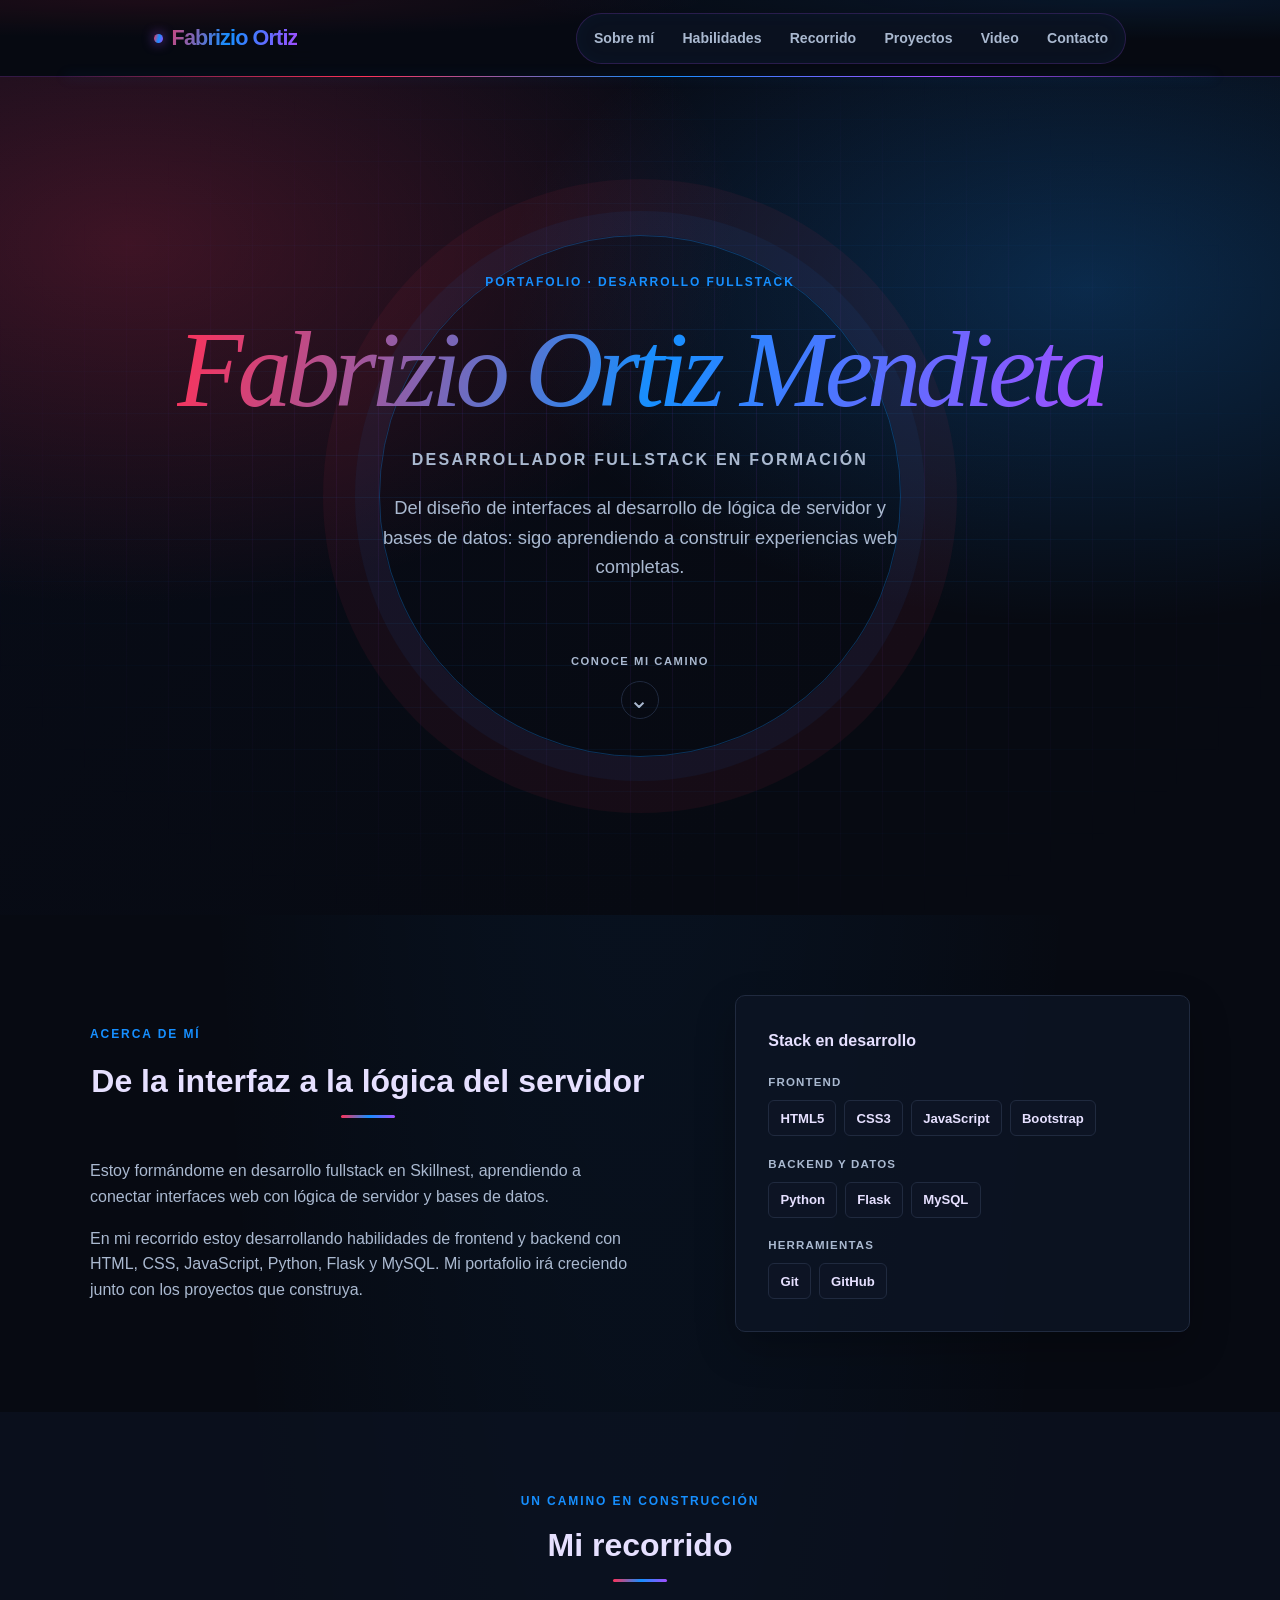
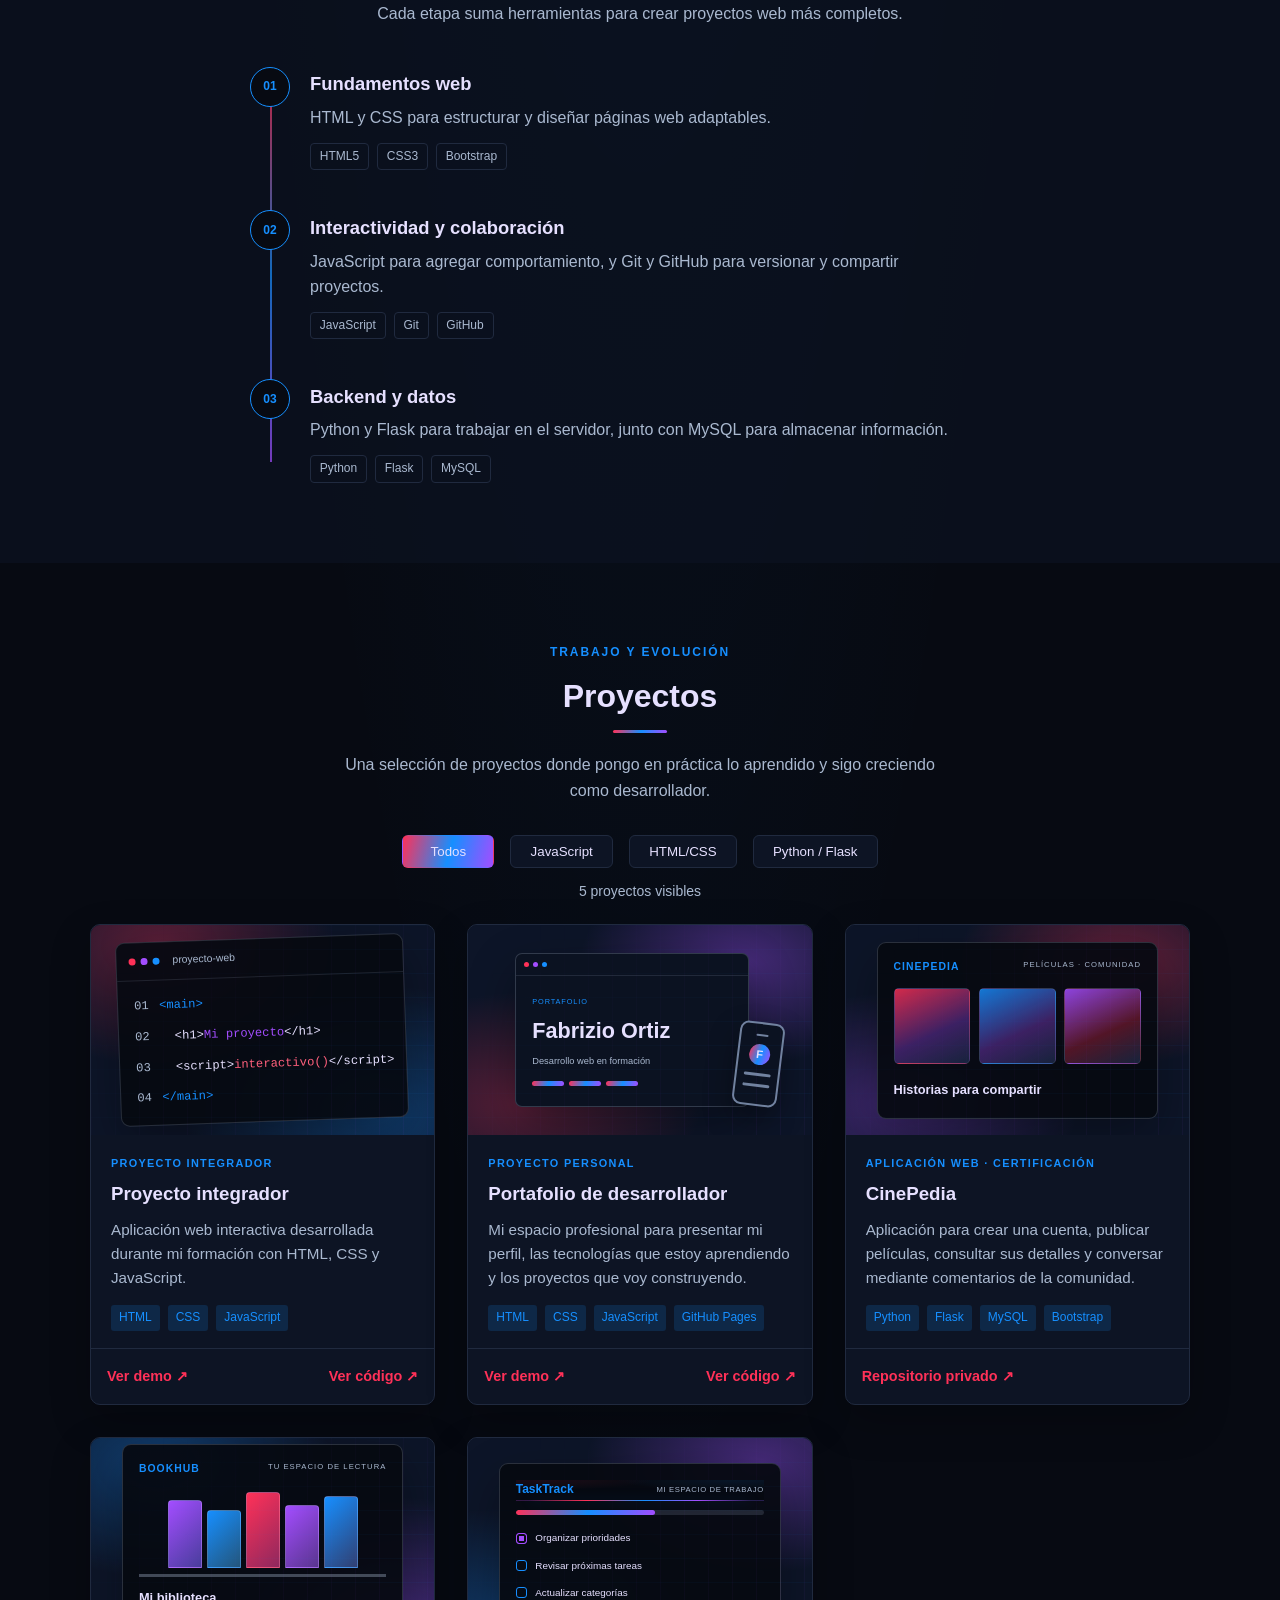
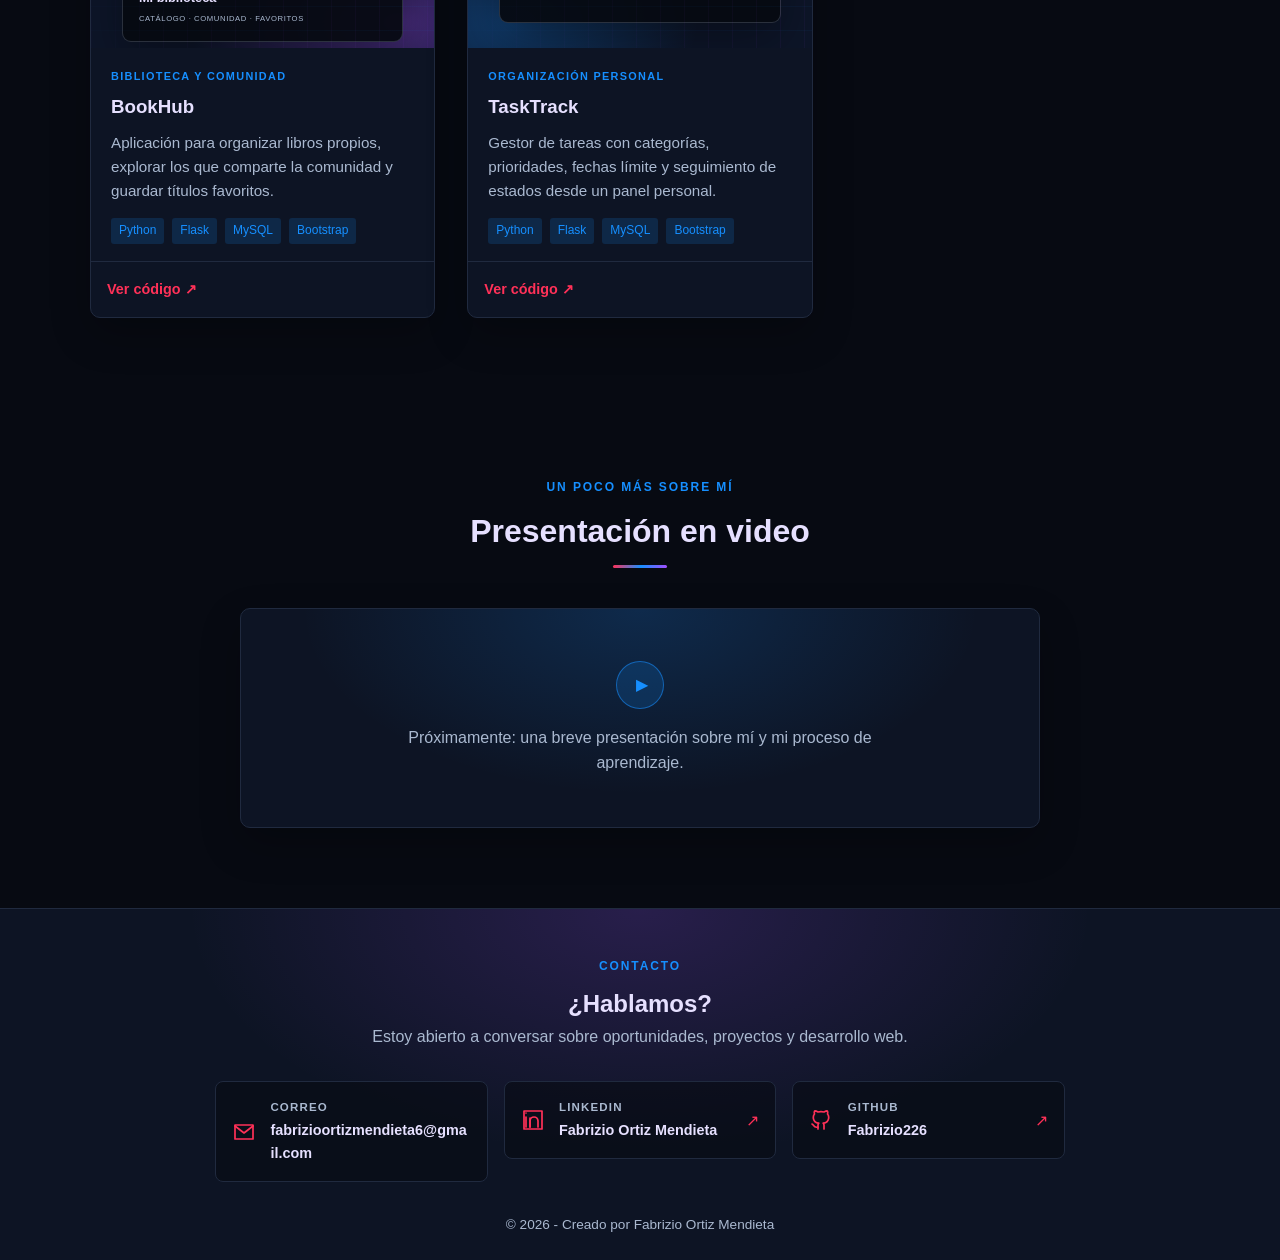
==== commit 23598192: "ver3" ====
--- a/index.html
+++ b/index.html
@@ -4,8 +4,8 @@
   <meta charset="UTF-8">
   <meta name="viewport" content="width=device-width, initial-scale=1.0">
   <title>Portafolio - Fabrizio Ortiz Mendieta</title>
-  <meta name="description" content="Portafolio de Fabrizio Ortiz Mendieta, desarrollador web en formación. Conoce sus habilidades y proyectos en HTML, CSS y JavaScript.">
-  <meta name="theme-color" content="#0b1020">
+  <meta name="description" content="Portafolio de Fabrizio Ortiz Mendieta, desarrollador fullstack en formación. Conoce sus habilidades en frontend, backend y bases de datos.">
+  <meta name="theme-color" content="#070a12">
   
   <!-- Hojas de estilo CSS -->
   <link rel="stylesheet" href="css/style.css">
@@ -39,10 +39,10 @@
     <!-- Presentación Personal -->
     <section id="sobre-mi" class="section" aria-labelledby="presentacion-titulo">
       <div class="container">
-        <p class="eyebrow">PORTAFOLIO · DESARROLLO WEB</p>
+        <p class="eyebrow">PORTAFOLIO · DESARROLLO FULLSTACK</p>
         <h1 id="presentacion-titulo"><span class="highlight">Fabrizio Ortiz Mendieta</span></h1>
-        <h2>Desarrollador Web en formación</h2>
-        <p class="hero-intro">Construyo experiencias web funcionales, cuidadas y accesibles.</p>
+        <h2>Desarrollador Fullstack en formación</h2>
+        <p class="hero-intro">Del diseño de interfaces al desarrollo de lógica de servidor y bases de datos: sigo aprendiendo a construir experiencias web completas.</p>
         <a class="hero-scroll" href="#habilidades" aria-label="Desplazarse a la sección Acerca de mí">
           <span>Conoce mi camino</span>
           <span class="hero-scroll-icon" aria-hidden="true">⌄</span>
@@ -56,23 +56,38 @@
         <div class="about-grid">
           <div class="about-copy">
             <p class="eyebrow">ACERCA DE MÍ</p>
-            <h2 id="habilidades-titulo">Aprendiendo, creando y creciendo</h2>
-            <p>Me interesa crear experiencias web claras, accesibles e interactivas. Actualmente estoy en formación en Skillnest y llevo lo aprendido a proyectos propios.</p>
-            <p>Mi portafolio es también un registro de ese camino: un espacio que seguirá creciendo con cada proyecto y tecnología que incorpore.</p>
+            <h2 id="habilidades-titulo">De la interfaz a la lógica del servidor</h2>
+            <p>Estoy formándome en desarrollo fullstack en Skillnest, aprendiendo a conectar interfaces web con lógica de servidor y bases de datos.</p>
+            <p>En mi recorrido estoy desarrollando habilidades de frontend y backend con HTML, CSS, JavaScript, Python, Flask y MySQL. Mi portafolio irá creciendo junto con los proyectos que construya.</p>
           </div>
           <div class="about-skills">
-            <h3>Tecnologías que estoy desarrollando</h3>
-            <ul class="skills-grid" aria-label="Tecnologías que estoy desarrollando">
-              <li class="skill-badge">HTML5</li>
-              <li class="skill-badge">CSS3</li>
-              <li class="skill-badge">JavaScript</li>
-              <li class="skill-badge">Python</li>
-              <li class="skill-badge">Flask</li>
-              <li class="skill-badge">MySQL</li>
-              <li class="skill-badge">Bootstrap</li>
-              <li class="skill-badge">Git</li>
-              <li class="skill-badge">GitHub</li>
-            </ul>
+            <h3>Stack en desarrollo</h3>
+            <div class="skills-groups">
+              <div class="skill-group">
+                <h4>Frontend</h4>
+                <ul class="skills-grid" aria-label="Tecnologías frontend">
+                  <li class="skill-badge">HTML5</li>
+                  <li class="skill-badge">CSS3</li>
+                  <li class="skill-badge">JavaScript</li>
+                  <li class="skill-badge">Bootstrap</li>
+                </ul>
+              </div>
+              <div class="skill-group">
+                <h4>Backend y datos</h4>
+                <ul class="skills-grid" aria-label="Tecnologías backend y bases de datos">
+                  <li class="skill-badge">Python</li>
+                  <li class="skill-badge">Flask</li>
+                  <li class="skill-badge">MySQL</li>
+                </ul>
+              </div>
+              <div class="skill-group">
+                <h4>Herramientas</h4>
+                <ul class="skills-grid" aria-label="Herramientas de desarrollo">
+                  <li class="skill-badge">Git</li>
+                  <li class="skill-badge">GitHub</li>
+                </ul>
+              </div>
+            </div>
           </div>
         </div>
       </div>
@@ -128,6 +143,7 @@
           <button class="filter-btn active" type="button" data-filter="all" aria-pressed="true" aria-controls="projects-grid">Todos</button>
           <button class="filter-btn" type="button" data-filter="javascript" aria-pressed="false" aria-controls="projects-grid">JavaScript</button>
           <button class="filter-btn" type="button" data-filter="html-css" aria-pressed="false" aria-controls="projects-grid">HTML/CSS</button>
+          <button class="filter-btn" type="button" data-filter="python" aria-pressed="false" aria-controls="projects-grid">Python / Flask</button>
         </div>
         <p class="filter-status" id="filter-status" aria-live="polite"></p>
         <div class="projects-grid" id="projects-grid">
@@ -181,6 +197,71 @@
             <div class="card-links">
               <a href="https://fabrizio226.github.io/Portafolio_Desarrollador_FullStack/" target="_blank" rel="noopener noreferrer">Ver demo <span aria-hidden="true">↗</span></a>
               <a href="https://github.com/Fabrizio226/Portafolio_Desarrollador_FullStack" target="_blank" rel="noopener noreferrer">Ver código <span aria-hidden="true">↗</span></a>
+            </div>
+          </article>
+
+          <article class="project-card" data-category="python flask mysql">
+            <div class="project-visual project-visual-cinepedia" role="img" aria-label="Ilustración de una colección de películas">
+              <div class="cinepedia-preview" aria-hidden="true">
+                <p>CINEPEDIA <span>PELÍCULAS · COMUNIDAD</span></p>
+                <div class="movie-posters"><i></i><i></i><i></i></div>
+                <b>Historias para compartir</b>
+              </div>
+            </div>
+            <div class="project-content">
+              <p class="project-kicker">APLICACIÓN WEB · CERTIFICACIÓN</p>
+              <h3>CinePedia</h3>
+              <p>Aplicación para crear una cuenta, publicar películas, consultar sus detalles y conversar mediante comentarios de la comunidad.</p>
+              <ul class="tags" aria-label="Tecnologías utilizadas">
+                <li>Python</li><li>Flask</li><li>MySQL</li><li>Bootstrap</li>
+              </ul>
+            </div>
+            <div class="card-links">
+              <a href="https://github.com/Fabrizio226/Examen_de_certificacion_Skillnest" target="_blank" rel="noopener noreferrer">Repositorio privado <span aria-hidden="true">↗</span></a>
+            </div>
+          </article>
+
+          <article class="project-card" data-category="python flask mysql">
+            <div class="project-visual project-visual-bookhub" role="img" aria-label="Ilustración de una biblioteca digital con libros">
+              <div class="bookhub-preview" aria-hidden="true">
+                <p>BOOKHUB <span>TU ESPACIO DE LECTURA</span></p>
+                <div class="bookhub-books"><i></i><i></i><i></i><i></i><i></i></div>
+                <div class="bookhub-caption"><b>Mi biblioteca</b><span>CATÁLOGO · COMUNIDAD · FAVORITOS</span></div>
+              </div>
+            </div>
+            <div class="project-content">
+              <p class="project-kicker">BIBLIOTECA Y COMUNIDAD</p>
+              <h3>BookHub</h3>
+              <p>Aplicación para organizar libros propios, explorar los que comparte la comunidad y guardar títulos favoritos.</p>
+              <ul class="tags" aria-label="Tecnologías utilizadas">
+                <li>Python</li><li>Flask</li><li>MySQL</li><li>Bootstrap</li>
+              </ul>
+            </div>
+            <div class="card-links">
+              <a href="https://github.com/Fabrizio226/Trabajos-extras/tree/main/Simular_1/simulacion_1" target="_blank" rel="noopener noreferrer">Ver código <span aria-hidden="true">↗</span></a>
+            </div>
+          </article>
+
+          <article class="project-card" data-category="python flask mysql">
+            <div class="project-visual project-visual-tasktrack" role="img" aria-label="Ilustración de un panel de tareas y progreso">
+              <div class="tasktrack-preview" aria-hidden="true">
+                <header><b>TaskTrack</b><span>MI ESPACIO DE TRABAJO</span></header>
+                <div class="tasktrack-progress"><i></i></div>
+                <p><i class="task-check"></i> Organizar prioridades</p>
+                <p><i></i> Revisar próximas tareas</p>
+                <p><i></i> Actualizar categorías</p>
+              </div>
+            </div>
+            <div class="project-content">
+              <p class="project-kicker">ORGANIZACIÓN PERSONAL</p>
+              <h3>TaskTrack</h3>
+              <p>Gestor de tareas con categorías, prioridades, fechas límite y seguimiento de estados desde un panel personal.</p>
+              <ul class="tags" aria-label="Tecnologías utilizadas">
+                <li>Python</li><li>Flask</li><li>MySQL</li><li>Bootstrap</li>
+              </ul>
+            </div>
+            <div class="card-links">
+              <a href="https://github.com/Fabrizio226/Trabajos-extras/tree/main/Simular_2/Simular_2" target="_blank" rel="noopener noreferrer">Ver código <span aria-hidden="true">↗</span></a>
             </div>
           </article>
         </div>
--- a/css/style.css
+++ b/css/style.css
@@ -1,15 +1,15 @@
-/* Variables Globales (Tema Claro y Oscuro) */
+/* Variables globales del tema oscuro */
 :root {
-  --bg-color: #0b1020;
+  --bg-color: #070a12;
   --text-color: #e6e0ff;
-  --card-bg: #121c32;
-  --primary-color: #ff5478;
-  --primary-hover: #ff7994;
+  --card-bg: #0d1424;
+  --primary-color: #ff3158;
+  --primary-hover: #ff607d;
   --secondary-color: #aab9d0;
-  --border-color: #273650;
-  --accent-red: #ff5478;
-  --accent-blue: #42b7ff;
-  --accent-purple: #8177ff;
+  --border-color: #202a3f;
+  --accent-red: #ff3158;
+  --accent-blue: #168fff;
+  --accent-purple: #a34dff;
   --accent-gradient: linear-gradient(105deg, var(--accent-red), var(--accent-blue) 52%, var(--accent-purple));
   --shadow: 0 16px 40px rgba(0, 0, 0, 0.24);
   --font-main: 'Segoe UI', Tahoma, Geneva, Verdana, sans-serif;
@@ -17,13 +17,13 @@
 }
 
 body.dark-theme {
-  --bg-color: #0b1020;
+  --bg-color: #070a12;
   --text-color: #e6e0ff;
-  --card-bg: #121c32;
-  --primary-color: #ff5478;
-  --primary-hover: #ff7994;
+  --card-bg: #0d1424;
+  --primary-color: #ff3158;
+  --primary-hover: #ff607d;
   --secondary-color: #aab9d0;
-  --border-color: #273650;
+  --border-color: #202a3f;
   --shadow: 0 16px 40px rgba(0, 0, 0, 0.24);
 }
 
@@ -42,7 +42,7 @@
   min-width: 320px;
   font-family: var(--font-main);
   background-color: var(--bg-color);
-  background-image: radial-gradient(ellipse at 50% -30%, rgba(66, 183, 255, 0.1), transparent 55%);
+  background-image: radial-gradient(ellipse at 50% -30%, rgba(22, 143, 255, 0.1), transparent 55%);
   color: var(--text-color);
   line-height: 1.6;
   transition: var(--transition);
@@ -85,9 +85,9 @@
   place-items: center;
   padding: 4rem 0;
   background:
-    radial-gradient(ellipse at 10% 20%, rgba(255, 84, 120, 0.16), transparent 38%),
-    radial-gradient(ellipse at 85% 25%, rgba(66, 183, 255, 0.18), transparent 38%),
-    linear-gradient(135deg, #10182b, #0b1020 70%);
+    radial-gradient(ellipse at 10% 20%, rgba(255, 49, 88, 0.22), transparent 38%),
+    radial-gradient(ellipse at 85% 25%, rgba(22, 143, 255, 0.24), transparent 38%),
+    linear-gradient(135deg, #080c18, #070a12 70%);
   color: var(--text-color);
   text-align: center;
 }
@@ -98,8 +98,8 @@
   z-index: -1;
   inset: 0;
   background-image:
-    linear-gradient(rgba(66, 183, 255, 0.055) 1px, transparent 1px),
-    linear-gradient(90deg, rgba(129, 119, 255, 0.055) 1px, transparent 1px);
+    linear-gradient(rgba(22, 143, 255, 0.09) 1px, transparent 1px),
+    linear-gradient(90deg, rgba(163, 77, 255, 0.09) 1px, transparent 1px);
   background-size: 42px 42px;
   mask-image: radial-gradient(ellipse at center, #000 15%, transparent 78%);
   animation: grid-drift 24s linear infinite;
@@ -114,9 +114,9 @@
   left: 50%;
   width: clamp(260px, 42vw, 520px);
   aspect-ratio: 1;
-  border: 1px solid rgba(66, 183, 255, 0.22);
+  border: 1px solid rgba(22, 143, 255, 0.3);
   border-radius: 50%;
-  box-shadow: 0 0 0 24px rgba(66, 183, 255, 0.035), 0 0 0 56px rgba(255, 84, 120, 0.035);
+  box-shadow: 0 0 0 24px rgba(22, 143, 255, 0.06), 0 0 0 56px rgba(255, 49, 88, 0.06);
   transform: translate(-50%, -50%);
   pointer-events: none;
 }
@@ -209,7 +209,7 @@
 .hero-scroll:hover .hero-scroll-icon {
   transform: translateY(4px);
   background: var(--card-bg);
-  box-shadow: 0 0 18px rgba(66, 183, 255, 0.2);
+  box-shadow: 0 0 20px rgba(22, 143, 255, 0.28);
 }
 
 .section-eyebrow {
@@ -255,7 +255,7 @@
   padding: clamp(1.25rem, 3vw, 2rem);
   border: 1px solid var(--border-color);
   border-radius: 10px;
-  background: rgba(18, 28, 50, 0.72);
+  background: rgba(13, 20, 36, 0.82);
   box-shadow: var(--shadow);
 }
 
@@ -264,19 +264,40 @@
   font-size: 1rem;
 }
 
-.about-skills .skills-grid {
+.skills-groups {
+  display: grid;
+  gap: 1.15rem;
+}
+
+.skill-group h4 {
+  margin-bottom: 0.55rem;
+  color: var(--secondary-color);
+  font-size: 0.72rem;
+  font-weight: 700;
+  letter-spacing: 0.1em;
+  text-transform: uppercase;
+}
+
+.skill-group .skills-grid {
   justify-content: flex-start;
-  gap: 0.65rem;
-}
-
-.about-skills .skill-badge {
-  padding: 0.5rem 0.8rem;
+  gap: 0.5rem;
+}
+
+.skill-group .skill-badge {
+  padding: 0.4rem 0.7rem;
   box-shadow: none;
-  font-size: 0.9rem;
+  font-size: 0.82rem;
+}
+
+@media (max-width: 480px) {
+  .skill-group .skill-badge {
+    padding: 0.35rem 0.55rem;
+    font-size: 0.76rem;
+  }
 }
 
 .learning-section {
-  background: rgba(18, 28, 50, 0.48);
+  background: rgba(13, 20, 36, 0.58);
 }
 
 .learning-intro {
@@ -337,7 +358,7 @@
 
 .learning-step:hover .learning-marker {
   transform: scale(1.08);
-  box-shadow: 0 0 18px rgba(66, 183, 255, 0.2);
+  box-shadow: 0 0 20px rgba(22, 143, 255, 0.28);
 }
 
 .learning-step h3 {
--- a/css/componentes.css
+++ b/css/componentes.css
@@ -1,24 +1,44 @@
 /* Header y Navegación */
 header {
   position: sticky;
+  isolation: isolate;
+  overflow: visible;
   top: 0;
-  background-color: rgba(11, 16, 32, 0.94);
+  background:
+    radial-gradient(ellipse at 12% 0, rgba(255, 49, 88, 0.09), transparent 35%),
+    radial-gradient(ellipse at 88% 0, rgba(22, 143, 255, 0.1), transparent 38%),
+    rgba(7, 10, 18, 0.96);
   backdrop-filter: blur(14px);
-  border-bottom: 1px solid var(--border-color);
+  border-bottom: 1px solid rgba(163, 77, 255, 0.2);
   z-index: 1000;
   transition: var(--transition);
 }
 
+header::after {
+  position: absolute;
+  right: 5%;
+  bottom: -1px;
+  left: 5%;
+  height: 1px;
+  background: linear-gradient(90deg, transparent, var(--accent-red), var(--accent-blue) 52%, var(--accent-purple), transparent);
+  box-shadow: 0 0 12px rgba(22, 143, 255, 0.38);
+  content: '';
+  pointer-events: none;
+}
+
 .navbar {
   display: flex;
   justify-content: space-between;
   align-items: center;
-  padding: 1rem 5%;
+  padding: 0.8rem 5%;
   max-width: 1100px;
   margin: 0 auto;
 }
 
 .logo a {
+  display: inline-flex;
+  align-items: center;
+  gap: 0.55rem;
   font-size: 1.35rem;
   font-weight: bold;
   letter-spacing: -0.04em;
@@ -29,25 +49,66 @@
   -webkit-text-fill-color: transparent;
 }
 
+.logo a::before {
+  width: 0.55rem;
+  height: 0.55rem;
+  border-radius: 50%;
+  background: var(--accent-gradient);
+  box-shadow: 0 0 12px rgba(163, 77, 255, 0.72);
+  content: '';
+}
+
 .nav-menu {
   display: flex;
   align-items: center;
-  gap: 1.5rem;
-}
-
-.nav-menu a:hover {
-  color: var(--primary-color);
-  transition: var(--transition);
+  gap: 0.2rem;
+  padding: 0.28rem;
+  border: 1px solid rgba(163, 77, 255, 0.2);
+  border-radius: 999px;
+  background: rgba(13, 20, 36, 0.76);
+  box-shadow: inset 0 0 18px rgba(22, 143, 255, 0.035);
+}
+
+.nav-menu a {
+  display: block;
+  padding: 0.48rem 0.72rem;
+  border: 1px solid transparent;
+  border-radius: 999px;
+  color: var(--secondary-color);
+  font-size: 0.88rem;
+  font-weight: 650;
+  transition: color 0.22s ease, background-color 0.22s ease, border-color 0.22s ease, box-shadow 0.22s ease;
+}
+
+.nav-menu li:nth-child(3n + 1) a {
+  --nav-accent: var(--accent-red);
+}
+
+.nav-menu li:nth-child(3n + 2) a {
+  --nav-accent: var(--accent-blue);
+}
+
+.nav-menu li:nth-child(3n) a {
+  --nav-accent: var(--accent-purple);
+}
+
+.nav-menu a:hover,
+.nav-menu a:focus-visible {
+  border-color: color-mix(in srgb, var(--nav-accent) 42%, transparent);
+  background: color-mix(in srgb, var(--nav-accent) 14%, transparent);
+  color: var(--nav-accent);
+  box-shadow: 0 0 15px color-mix(in srgb, var(--nav-accent) 16%, transparent);
 }
 
 .nav-toggle {
   display: none;
-  border: 1px solid var(--border-color);
+  border: 1px solid rgba(163, 77, 255, 0.45);
   border-radius: 8px;
-  background: var(--card-bg);
-  color: var(--text-color);
+  background: linear-gradient(135deg, rgba(255, 49, 88, 0.12), rgba(22, 143, 255, 0.14), rgba(163, 77, 255, 0.16));
+  color: var(--accent-blue);
   padding: 0.35rem 0.65rem;
   cursor: pointer;
+  box-shadow: 0 0 14px rgba(22, 143, 255, 0.1);
 }
 
 .project-card[hidden] {
@@ -75,7 +136,7 @@
 
 .filter-btn:hover {
   transform: translateY(-2px);
-  box-shadow: 0 0 18px rgba(66, 183, 255, 0.15);
+  box-shadow: 0 0 20px rgba(22, 143, 255, 0.25);
 }
 
 .filter-btn.active, .filter-btn:hover {
@@ -119,7 +180,7 @@
 .skill-badge:hover {
   transform: translateY(-4px) scale(1.03);
   border-color: var(--primary-color);
-  box-shadow: 0 0 18px rgba(255, 84, 120, 0.18);
+  box-shadow: 0 0 20px rgba(255, 49, 88, 0.28);
 }
 
 /* Tarjetas de Proyectos */
@@ -159,7 +220,7 @@
 .project-card:hover {
   transform: translateY(-7px);
   border-color: var(--primary-color);
-  box-shadow: var(--shadow), 0 0 22px rgba(255, 84, 120, 0.12), 0 0 26px rgba(66, 183, 255, 0.08);
+  box-shadow: var(--shadow), 0 0 24px rgba(255, 49, 88, 0.2), 0 0 28px rgba(22, 143, 255, 0.16);
 }
 
 .project-card:hover::before,
@@ -174,8 +235,8 @@
   place-items: center;
   overflow: hidden;
   background:
-    radial-gradient(ellipse at 20% 10%, rgba(255, 84, 120, 0.25), transparent 45%),
-    radial-gradient(ellipse at 85% 90%, rgba(66, 183, 255, 0.25), transparent 48%),
+    radial-gradient(ellipse at 20% 10%, rgba(255, 49, 88, 0.32), transparent 45%),
+    radial-gradient(ellipse at 85% 90%, rgba(22, 143, 255, 0.32), transparent 48%),
     #0d1528;
 }
 
@@ -184,8 +245,8 @@
   position: absolute;
   inset: 0;
   background-image:
-    linear-gradient(rgba(66, 183, 255, 0.07) 1px, transparent 1px),
-    linear-gradient(90deg, rgba(129, 119, 255, 0.07) 1px, transparent 1px);
+    linear-gradient(rgba(22, 143, 255, 0.1) 1px, transparent 1px),
+    linear-gradient(90deg, rgba(163, 77, 255, 0.1) 1px, transparent 1px);
   background-size: 24px 24px;
   mask-image: linear-gradient(135deg, transparent 8%, #000 100%);
   opacity: 0.5;
@@ -202,7 +263,7 @@
   overflow: hidden;
   border: 1px solid rgba(170, 185, 208, 0.2);
   border-radius: 9px;
-  background: rgba(11, 16, 32, 0.88);
+  background: rgba(7, 10, 18, 0.94);
   box-shadow: 0 18px 48px rgba(0, 0, 0, 0.3);
   transform: rotate(-2deg);
   transition: var(--transition);
@@ -279,8 +340,8 @@
 .project-visual-portfolio {
   position: relative;
   background:
-    radial-gradient(ellipse at 80% 18%, rgba(129, 119, 255, 0.3), transparent 42%),
-    radial-gradient(ellipse at 15% 85%, rgba(255, 84, 120, 0.22), transparent 44%),
+    radial-gradient(ellipse at 80% 18%, rgba(163, 77, 255, 0.38), transparent 42%),
+    radial-gradient(ellipse at 15% 85%, rgba(255, 49, 88, 0.3), transparent 44%),
     #0d1528;
 }
 
@@ -290,7 +351,7 @@
   overflow: hidden;
   border: 1px solid rgba(170, 185, 208, 0.24);
   border-radius: 7px;
-  background: #101a2d;
+  background: #0b1221;
   box-shadow: 0 18px 48px rgba(0, 0, 0, 0.32);
   transform: translateX(-8px);
   transition: var(--transition);
@@ -371,7 +432,7 @@
   padding: 10px 5px;
   border: 2px solid #71829f;
   border-radius: 9px;
-  background: #101a2d;
+  background: #0b1221;
   box-shadow: 0 12px 28px rgba(0, 0, 0, 0.35);
   transform: rotate(7deg);
   transition: var(--transition);
@@ -406,6 +467,196 @@
   background: #71829f;
 }
 
+.project-visual-cinepedia {
+  background:
+    radial-gradient(ellipse at 80% 18%, rgba(255, 49, 88, 0.36), transparent 42%),
+    radial-gradient(ellipse at 15% 85%, rgba(163, 77, 255, 0.33), transparent 44%),
+    #0d1528;
+}
+
+.cinepedia-preview,
+.bookhub-preview,
+.tasktrack-preview {
+  width: min(82%, 330px);
+  padding: 1rem;
+  border: 1px solid rgba(170, 185, 208, 0.22);
+  border-radius: 9px;
+  background: rgba(7, 10, 18, 0.94);
+  box-shadow: 0 18px 48px rgba(0, 0, 0, 0.3);
+  transition: var(--transition);
+}
+
+.project-card:hover .cinepedia-preview,
+.project-card:hover .bookhub-preview,
+.project-card:hover .tasktrack-preview {
+  transform: translateY(-3px) scale(1.02);
+}
+
+.cinepedia-preview > p,
+.bookhub-preview > p {
+  display: flex;
+  justify-content: space-between;
+  gap: 0.5rem;
+  margin-bottom: 0.8rem;
+  color: var(--accent-blue);
+  font-size: 0.65rem;
+  font-weight: 800;
+  letter-spacing: 0.1em;
+}
+
+.cinepedia-preview > p span,
+.bookhub-preview > p span {
+  color: var(--secondary-color);
+  font-size: 0.48rem;
+  font-weight: 500;
+}
+
+.movie-posters {
+  display: flex;
+  gap: 0.55rem;
+  margin-bottom: 0.75rem;
+}
+
+.movie-posters i {
+  flex: 1;
+  height: 76px;
+  border: 1px solid rgba(170, 185, 208, 0.15);
+  border-radius: 5px;
+  background: linear-gradient(155deg, rgba(255, 49, 88, 0.82), rgba(163, 77, 255, 0.34) 58%, #17233c);
+}
+
+.movie-posters i:nth-child(2) {
+  background: linear-gradient(155deg, rgba(22, 143, 255, 0.82), rgba(163, 77, 255, 0.34) 58%, #17233c);
+}
+
+.movie-posters i:nth-child(3) {
+  background: linear-gradient(155deg, rgba(163, 77, 255, 0.86), rgba(255, 49, 88, 0.3) 58%, #17233c);
+}
+
+.cinepedia-preview > b,
+.bookhub-caption > b {
+  color: var(--text-color);
+  font-size: 0.8rem;
+}
+
+.project-visual-bookhub {
+  background:
+    radial-gradient(ellipse at 20% 12%, rgba(22, 143, 255, 0.34), transparent 44%),
+    radial-gradient(ellipse at 90% 88%, rgba(163, 77, 255, 0.36), transparent 48%),
+    #0d1528;
+}
+
+.bookhub-books {
+  display: flex;
+  height: 86px;
+  align-items: end;
+  justify-content: center;
+  gap: 5px;
+  padding: 0 0.75rem 6px;
+  border-bottom: 3px solid rgba(170, 185, 208, 0.36);
+}
+
+.bookhub-books i {
+  width: 34px;
+  height: 68px;
+  border: 1px solid rgba(230, 224, 255, 0.2);
+  border-radius: 4px 4px 1px 1px;
+  background: linear-gradient(135deg, #a34dff, #493d9c);
+}
+
+.bookhub-books i:nth-child(2) {
+  height: 58px;
+  background: linear-gradient(135deg, #168fff, #24557b);
+}
+
+.bookhub-books i:nth-child(3) {
+  height: 76px;
+  background: linear-gradient(135deg, #ff3158, #8f285e);
+}
+
+.bookhub-books i:nth-child(4) {
+  height: 63px;
+  background: linear-gradient(135deg, #a34dff, #59358f);
+}
+
+.bookhub-books i:nth-child(5) {
+  height: 72px;
+  background: linear-gradient(135deg, #168fff, #313f71);
+}
+
+.bookhub-caption {
+  display: flex;
+  flex-direction: column;
+  gap: 0.3rem;
+  padding-top: 0.7rem;
+}
+
+.bookhub-caption > span,
+.tasktrack-preview > header span {
+  color: var(--secondary-color);
+  font-size: 0.48rem;
+  letter-spacing: 0.08em;
+}
+
+.project-visual-tasktrack {
+  background:
+    radial-gradient(ellipse at 85% 12%, rgba(163, 77, 255, 0.38), transparent 42%),
+    radial-gradient(ellipse at 12% 88%, rgba(22, 143, 255, 0.3), transparent 44%),
+    #0d1528;
+}
+
+.tasktrack-preview > header {
+  display: flex;
+  align-items: center;
+  justify-content: space-between;
+  gap: 0.5rem;
+  margin-bottom: 0.6rem;
+}
+
+.tasktrack-preview > header b {
+  color: var(--accent-blue);
+  font-size: 0.75rem;
+}
+
+.tasktrack-progress {
+  height: 5px;
+  overflow: hidden;
+  margin-bottom: 0.6rem;
+  border-radius: 5px;
+  background: rgba(170, 185, 208, 0.16);
+}
+
+.tasktrack-progress i {
+  display: block;
+  width: 56%;
+  height: 100%;
+  border-radius: inherit;
+  background: var(--accent-gradient);
+}
+
+.tasktrack-preview > p {
+  display: flex;
+  align-items: center;
+  gap: 0.5rem;
+  margin: 0;
+  padding: 0.35rem 0;
+  color: var(--text-color);
+  font-size: 0.62rem;
+}
+
+.tasktrack-preview > p > i {
+  width: 11px;
+  height: 11px;
+  border: 1px solid var(--accent-blue);
+  border-radius: 3px;
+}
+
+.tasktrack-preview > p > i.task-check {
+  border-color: var(--accent-purple);
+  background: var(--accent-purple);
+  box-shadow: inset 0 0 0 2px #070a12;
+}
+
 .project-content {
   flex: 1;
   padding: 1.25rem 1.25rem 0;
@@ -441,7 +692,7 @@
   list-style: none;
   font-size: 0.75rem;
   color: var(--accent-blue);
-  background-color: rgba(66, 183, 255, 0.1);
+  background-color: rgba(22, 143, 255, 0.16);
   padding: 0.2rem 0.5rem;
   border-radius: 3px;
 }
@@ -478,7 +729,7 @@
   border: 1px solid var(--border-color);
   border-radius: 10px;
   background:
-    radial-gradient(ellipse at 50% 0, rgba(66, 183, 255, 0.12), transparent 60%),
+    radial-gradient(ellipse at 50% 0, rgba(22, 143, 255, 0.18), transparent 60%),
     var(--card-bg);
   overflow: hidden;
   box-shadow: var(--shadow);
@@ -496,16 +747,16 @@
   height: 48px;
   place-items: center;
   padding-left: 3px;
-  border: 1px solid rgba(66, 183, 255, 0.4);
+  border: 1px solid rgba(22, 143, 255, 0.55);
   border-radius: 50%;
-  background: rgba(66, 183, 255, 0.1);
+  background: rgba(22, 143, 255, 0.16);
   color: var(--accent-blue);
 }
 
 /* Footer */
 footer {
   background:
-    radial-gradient(ellipse at 50% 0, rgba(129, 119, 255, 0.12), transparent 50%),
+    radial-gradient(ellipse at 50% 0, rgba(163, 77, 255, 0.18), transparent 50%),
     var(--card-bg);
   border-top: 1px solid var(--border-color);
   padding: 3rem 0 1.5rem;
@@ -524,7 +775,7 @@
   padding: 1rem;
   border: 1px solid var(--border-color);
   border-radius: 8px;
-  background: rgba(11, 16, 32, 0.45);
+  background: rgba(7, 10, 18, 0.62);
   color: var(--text-color);
   text-align: left;
   transition: var(--transition);
@@ -533,8 +784,8 @@
 .contact-link:hover {
   transform: translateY(-3px);
   border-color: var(--primary-color);
-  background: rgba(255, 84, 120, 0.07);
-  box-shadow: 0 0 18px rgba(255, 84, 120, 0.1);
+  background: rgba(255, 49, 88, 0.12);
+  box-shadow: 0 0 20px rgba(255, 49, 88, 0.18);
 }
 
 .contact-icon {
--- a/css/responsivo.css
+++ b/css/responsivo.css
@@ -7,19 +7,27 @@
   .nav-menu {
     display: none;
     flex-direction: column;
+    align-items: stretch;
     position: absolute;
     top: 100%;
     left: 0;
     width: 100%;
-    background-color: var(--bg-color);
-    border-bottom: 1px solid var(--border-color);
-    padding: 1.5rem 0;
-    gap: 1.2rem;
+    background: rgba(7, 10, 18, 0.98);
+    border: 1px solid rgba(163, 77, 255, 0.24);
+    border-top: 0;
+    border-radius: 0 0 18px 18px;
+    padding: 0.8rem 5% 1rem;
+    gap: 0.45rem;
     box-shadow: var(--shadow);
   }
 
   .nav-menu.active {
     display: flex;
+  }
+
+  .nav-menu a {
+    border-radius: 10px;
+    text-align: center;
   }
 
   .section h2 {
@@ -48,9 +56,6 @@
     grid-template-columns: 1fr;
   }
 
-  .nav-menu {
-    background-color: rgba(11, 16, 32, 0.98);
-  }
 }
 
 /* Estilos para Tablets */
